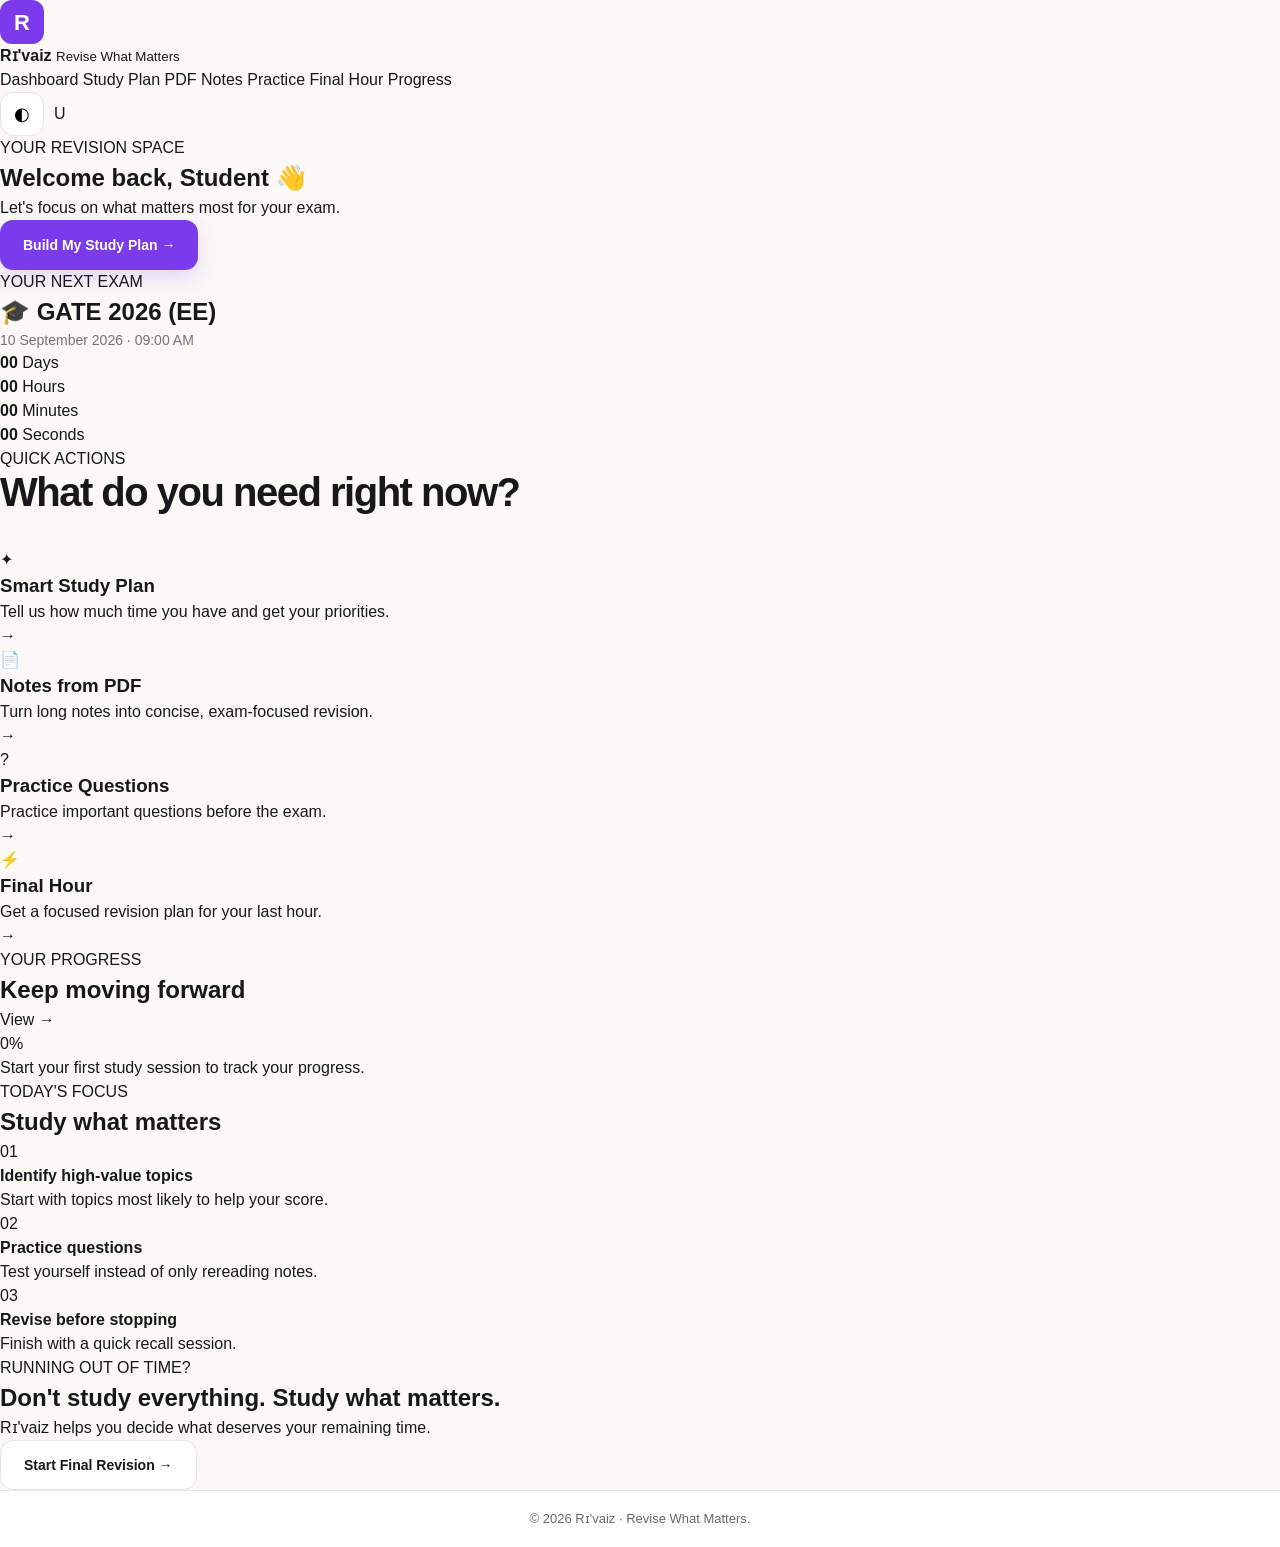
==== dashboard.html @ f65e6f9b "Create dashboard.html" ====
<!DOCTYPE html>
<html lang="en">
<head>
  <meta charset="UTF-8">
  <meta name="viewport" content="width=device-width, initial-scale=1.0">

  <title>Dashboard — Rɪ'vaiz</title>

  <link rel="stylesheet" href="style.css">
</head>

<body>

  <!-- =========================
       HEADER
  ========================== -->

  <header class="site-header">

    <div class="container nav-wrap">

      <a href="dashboard.html" class="brand">

        <span class="logo-box">R</span>

        <span>
          <strong>Rɪ'vaiz</strong>
          <small>Revise What Matters</small>
        </span>

      </a>


      <nav class="main-nav">

        <a href="dashboard.html" class="active">
          Dashboard
        </a>

        <a href="study-plan.html">
          Study Plan
        </a>

        <a href="pdf-notes.html">
          PDF Notes
        </a>

        <a href="practice.html">
          Practice
        </a>

        <a href="final-hour.html">
          Final Hour
        </a>

        <a href="progress.html">
          Progress
        </a>

      </nav>


      <div class="header-actions">

        <button
          class="theme-btn"
          onclick="toggleTheme()"
          aria-label="Toggle theme"
        >
          ◐
        </button>

        <a href="settings.html" class="user-circle">
          U
        </a>

      </div>

    </div>

  </header>



  <!-- =========================
       DASHBOARD
  ========================== -->

  <main class="dashboard-page">

    <div class="container">


      <!-- Welcome -->

      <section class="dashboard-welcome">

        <div>

          <p class="dashboard-eyebrow">
            YOUR REVISION SPACE
          </p>

          <h1>
            Welcome back, <span id="dashboard-name">Student</span> 👋
          </h1>

          <p>
            Let's focus on what matters most for your exam.
          </p>

        </div>


        <a
          href="study-plan.html"
          class="primary-btn"
        >
          Build My Study Plan →
        </a>

      </section>



      <!-- =========================
           EXAM COUNTDOWN
      ========================== -->

      <section class="dashboard-exam-card">

        <div class="exam-info">

          <span class="exam-label">
            YOUR NEXT EXAM
          </span>

          <h2>
            🎓 GATE 2026 (EE)
          </h2>

          <p>
            10 September 2026 · 09:00 AM
          </p>

        </div>


        <div class="dashboard-countdown">

          <div class="countdown-box">

            <strong id="days">
              00
            </strong>

            <span>
              Days
            </span>

          </div>


          <div class="countdown-box">

            <strong id="hours">
              00
            </strong>

            <span>
              Hours
            </span>

          </div>


          <div class="countdown-box">

            <strong id="minutes">
              00
            </strong>

            <span>
              Minutes
            </span>

          </div>


          <div class="countdown-box">

            <strong id="seconds">
              00
            </strong>

            <span>
              Seconds
            </span>

          </div>

        </div>

      </section>



      <!-- =========================
           QUICK ACTIONS
      ========================== -->

      <section class="dashboard-section">

        <div class="section-heading">

          <div>

            <p class="dashboard-eyebrow">
              QUICK ACTIONS
            </p>

            <h2>
              What do you need right now?
            </h2>

          </div>

        </div>


        <div class="dashboard-tools">


          <!-- Study Plan -->

          <a
            href="study-plan.html"
            class="dashboard-tool"
          >

            <div class="tool-icon purple">
              ✦
            </div>

            <div>

              <h3>
                Smart Study Plan
              </h3>

              <p>
                Tell us how much time you have and get your priorities.
              </p>

            </div>

            <span class="tool-arrow">
              →
            </span>

          </a>



          <!-- PDF Notes -->

          <a
            href="pdf-notes.html"
            class="dashboard-tool"
          >

            <div class="tool-icon coral">
              📄
            </div>

            <div>

              <h3>
                Notes from PDF
              </h3>

              <p>
                Turn long notes into concise, exam-focused revision.
              </p>

            </div>

            <span class="tool-arrow">
              →
            </span>

          </a>



          <!-- Practice -->

          <a
            href="practice.html"
            class="dashboard-tool"
          >

            <div class="tool-icon purple">
              ?
            </div>

            <div>

              <h3>
                Practice Questions
              </h3>

              <p>
                Practice important questions before the exam.
              </p>

            </div>

            <span class="tool-arrow">
              →
            </span>

          </a>



          <!-- Final Hour -->

          <a
            href="final-hour.html"
            class="dashboard-tool"
          >

            <div class="tool-icon coral">
              ⚡
            </div>

            <div>

              <h3>
                Final Hour
              </h3>

              <p>
                Get a focused revision plan for your last hour.
              </p>

            </div>

            <span class="tool-arrow">
              →
            </span>

          </a>

        </div>

      </section>



      <!-- =========================
           PROGRESS + PRIORITIES
      ========================== -->

      <section class="dashboard-grid">


        <!-- Progress -->

        <div class="dashboard-panel">

          <div class="panel-heading">

            <div>

              <span>
                YOUR PROGRESS
              </span>

              <h2>
                Keep moving forward
              </h2>

            </div>

            <a href="progress.html">
              View →
            </a>

          </div>


          <div class="progress-number">
            0%
          </div>

          <div class="progress-bar">

            <div
              class="progress-fill"
              style="width: 0%"
            ></div>

          </div>

          <p class="progress-text">
            Start your first study session to track your progress.
          </p>

        </div>



        <!-- Priorities -->

        <div class="dashboard-panel priority-panel">

          <div class="panel-heading">

            <div>

              <span>
                TODAY'S FOCUS
              </span>

              <h2>
                Study what matters
              </h2>

            </div>

          </div>


          <div class="priority-list">

            <div class="priority-item">

              <span class="priority-number">
                01
              </span>

              <div>

                <strong>
                  Identify high-value topics
                </strong>

                <p>
                  Start with topics most likely to help your score.
                </p>

              </div>

            </div>


            <div class="priority-item">

              <span class="priority-number">
                02
              </span>

              <div>

                <strong>
                  Practice questions
                </strong>

                <p>
                  Test yourself instead of only rereading notes.
                </p>

              </div>

            </div>


            <div class="priority-item">

              <span class="priority-number">
                03
              </span>

              <div>

                <strong>
                  Revise before stopping
                </strong>

                <p>
                  Finish with a quick recall session.
                </p>

              </div>

            </div>

          </div>

        </div>

      </section>



      <!-- =========================
           FINAL CTA
      ========================== -->

      <section class="dashboard-cta">

        <div>

          <span>
            RUNNING OUT OF TIME?
          </span>

          <h2>
            Don't study everything.
            Study what matters.
          </h2>

          <p>
            Rɪ'vaiz helps you decide what deserves your remaining time.
          </p>

        </div>


        <a
          href="final-hour.html"
          class="secondary-btn"
        >
          Start Final Revision →
        </a>

      </section>


    </div>

  </main>



  <!-- =========================
       FOOTER
  ========================== -->

  <footer class="simple-footer">

    <p>
      © 2026 Rɪ'vaiz · Revise What Matters.
    </p>

  </footer>



  <script src="script.js"></script>


  <script>

    // Show saved user's name

    const savedName =
      localStorage.getItem("rivaizUserName");

    if (savedName) {
      document.getElementById("dashboard-name").textContent =
        savedName;
    }

  </script>

</body>
</html>
---- style.css ----
/* =========================================================
   Rɪ'VAIZ — GLOBAL STYLES
   Revise What Matters
   ========================================================= */


/* =========================
   ROOT VARIABLES
   ========================= */

:root {
    --primary: #7C3AED;
    --primary-dark: #6528d4;
    --accent: #FF9B8A;

    --text: #18181B;
    --muted: #6B6675;

    --background: #FAF9F6;
    --white: #FFFFFF;

    --purple-light: #F0E9FF;
    --pink-light: #FFF0ED;

    --border: #E9E3F2;

    --shadow:
        0 12px 35px rgba(124, 58, 237, 0.08);

    --radius: 20px;
}


/* =========================
   RESET
   ========================= */

* {
    margin: 0;
    padding: 0;
    box-sizing: border-box;
}

html {
    scroll-behavior: smooth;
}

body {
    font-family:
        Inter,
        -apple-system,
        BlinkMacSystemFont,
        "Segoe UI",
        sans-serif;

    background: var(--background);
    color: var(--text);

    line-height: 1.5;
}

a {
    color: inherit;
    text-decoration: none;
}

button,
input {
    font: inherit;
}


/* =========================
   HEADER
   ========================= */

.header {
    width: 100%;
    height: 82px;

    display: flex;
    align-items: center;

    padding: 0 3.2%;

    background: rgba(255, 255, 255, 0.96);

    border-bottom: 1px solid var(--border);

    position: sticky;
    top: 0;
    z-index: 100;

    backdrop-filter: blur(12px);
}


/* LOGO */

.logo-area {
    flex-shrink: 0;
}

.logo {
    display: flex;
    align-items: center;
    gap: 12px;
}

.logo-box {
    width: 44px;
    height: 44px;

    display: flex;
    align-items: center;
    justify-content: center;

    border-radius: 12px;

    background: var(--primary);

    color: white;

    font-size: 22px;
    font-weight: 800;
}

.logo strong {
    display: block;

    color: var(--primary);

    font-size: 25px;
    line-height: 1;
    font-weight: 800;
}

.logo small {
    display: block;

    margin-top: 4px;

    color: #625b72;

    font-size: 10px;
    font-weight: 500;
}


/* NAVIGATION */

.navbar {
    display: flex;
    align-items: center;

    gap: 30px;

    margin-left: auto;
    margin-right: auto;
}

.navbar a {
    position: relative;

    padding: 29px 0;

    color: #302b38;

    font-size: 15px;
    font-weight: 600;

    transition: color 0.2s ease;
}

.navbar a:hover {
    color: var(--primary);
}

.navbar a.active {
    color: var(--primary);
}

.navbar a.active::after {
    content: "";

    position: absolute;

    bottom: 13px;
    left: 50%;

    width: 27px;
    height: 3px;

    transform: translateX(-50%);

    background: var(--primary);

    border-radius: 10px;
}


/* HEADER ACTIONS */

.header-actions {
    display: flex;
    align-items: center;
    gap: 10px;
}


/* SEARCH */

.search-box {
    width: 138px;
    height: 44px;

    display: flex;
    align-items: center;

    gap: 8px;

    padding: 0 14px;

    background: #F8F6FA;

    border: 1px solid var(--border);

    border-radius: 24px;
}

.search-box span {
    color: #70697C;

    font-size: 19px;
}

.search-box input {
    width: 100%;

    border: none;
    outline: none;

    background: transparent;

    color: var(--text);

    font-size: 14px;
}

.search-box input::placeholder {
    color: #8C8794;
}


/* THEME BUTTON */

.theme-btn {
    width: 44px;
    height: 44px;

    border: 1px solid var(--border);

    border-radius: 13px;

    background: white;

    cursor: pointer;

    font-size: 18px;

    transition: 0.2s;
}

.theme-btn:hover {
    background: var(--purple-light);
}


/* SIGN IN */

.signin-btn {
    height: 44px;

    display: flex;
    align-items: center;
    justify-content: center;

    padding: 0 20px;

    border: 1.5px solid var(--primary);

    border-radius: 13px;

    color: var(--primary);

    font-size: 14px;
    font-weight: 700;

    transition: 0.2s;
}

.signin-btn:hover {
    background: var(--purple-light);
}


/* SIGN UP */

.signup-btn {
    height: 44px;

    display: flex;
    align-items: center;
    justify-content: center;

    padding: 0 20px;

    border-radius: 13px;

    background: var(--primary);

    color: white;

    font-size: 14px;
    font-weight: 700;

    transition: 0.2s;
}

.signup-btn:hover {
    background: var(--primary-dark);

    transform: translateY(-1px);
}


/* =========================
   HERO
   ========================= */

.hero {
    width: 100%;
    max-width: 1450px;

    min-height: 500px;

    margin: 0 auto;

    padding: 42px 4% 38px;

    display: grid;

    grid-template-columns:
        minmax(400px, 1.1fr)
        minmax(520px, 1fr);

    gap: 38px;

    align-items: center;
}


/* HERO CONTENT */

.hero-content {
    max-width: 670px;
}

.eyebrow {
    display: inline-flex;

    padding: 7px 14px;

    margin-bottom: 16px;

    border-radius: 20px;

    background: var(--pink-light);

    color: var(--primary);

    font-size: 13px;
    font-weight: 700;
}

.hero h1 {
    font-size: clamp(46px, 5vw, 72px);

    line-height: 0.98;

    letter-spacing: -3px;

    font-weight: 800;

    margin-bottom: 22px;
}

.hero h1 span {
    color: var(--primary);
}

.hero-description {
    max-width: 600px;

    color: #655E6E;

    font-size: 17px;

    line-height: 1.65;

    margin-bottom: 27px;
}


/* HERO BUTTONS */

.hero-buttons {
    display: flex;
    gap: 12px;
}

.primary-btn,
.secondary-btn {
    min-height: 50px;

    display: inline-flex;
    align-items: center;
    justify-content: center;

    padding: 0 23px;

    border-radius: 13px;

    font-size: 14px;
    font-weight: 700;

    transition: 0.2s;
}

.primary-btn {
    background: var(--primary);

    color: white;

    box-shadow:
        0 8px 20px rgba(124, 58, 237, 0.18);
}

.primary-btn:hover {
    background: var(--primary-dark);

    transform: translateY(-2px);
}

.primary-btn span {
    margin-left: 10px;

    font-size: 18px;
}

.secondary-btn {
    background: white;

    border: 1px solid var(--border);

    color: var(--text);
}

.secondary-btn:hover {
    border-color: var(--primary);

    color: var(--primary);
}


/* =========================
   HERO RIGHT
   ========================= */

.hero-right {
    display: flex;

    justify-content: flex-end;

    align-items: center;
}


/* =========================
   COUNTDOWN CARD
   ========================= */

.countdown-card {
    width: 100%;

    max-width: 620px;

    padding: 30px 34px;

    background: white;

    border: 1px solid var(--border);

    border-radius: 25px;

    box-shadow: var(--shadow);
}


/* COUNTDOWN TITLE */

.countdown-title {
    text-align: center;

    color: var(--primary);

    font-size: 14px;

    font-weight: 800;

    letter-spacing: 1.5px;

    margin-bottom: 18px;
}


/* COUNTDOWN */

.countdown {
    display: grid;

    grid-template-columns:
        repeat(4, 1fr);

    text-align: center;

    gap: 8px;
}

.time-unit strong {
    display: block;

    color: #FF675A;

    font-size: clamp(34px, 4vw, 48px);

    line-height: 1;

    font-weight: 800;

    letter-spacing: -1px;
}

.time-unit span {
    display: block;

    margin-top: 8px;

    color: #77717D;

    font-size: 10px;

    font-weight: 600;
}


/* DIVIDER */

.exam-divider {
    height: 1px;

    background: #EEE9F1;

    margin: 26px 0 22px;
}


/* EXAM INFO */

.exam-info h3 {
    font-size: 19px;

    margin-bottom: 5px;
}

.exam-info p {
    color: #77717D;

    font-size: 14px;
}


/* PRESSURE BOX */

.pressure-box {
    margin-top: 21px;

    padding: 15px 17px;

    border-radius: 14px;

    background: var(--pink-light);

    color: var(--primary);

    font-size: 14px;

    line-height: 1.5;
}


/* =========================
   FEATURES SECTION
   ========================= */

.features-section {
    width: 100%;

    max-width: 1450px;

    margin: 0 auto;

    padding: 25px 4% 60px;
}

.feature-intro {
    margin-bottom: 22px;
}

.feature-intro h2 {
    font-size: 27px;

    letter-spacing: -0.8px;

    margin-bottom: 6px;
}

.feature-intro h2 span {
    color: var(--primary);
}

.feature-intro p {
    color: var(--muted);

    font-size: 14px;
}


/* FEATURE GRID */

.feature-grid {
    display: grid;

    grid-template-columns:
        repeat(4, 1fr);

    gap: 16px;
}


/* FEATURE CARD */

.feature-card {
    min-height: 205px;

    padding: 22px;

    background: white;

    border: 1px solid var(--border);

    border-radius: 18px;

    box-shadow:
        0 5px 20px rgba(20, 10, 40, 0.035);

    transition:
        transform 0.2s ease,
        box-shadow 0.2s ease,
        border-color 0.2s ease;
}

.feature-card:hover {
    transform: translateY(-4px);

    border-color: #D9CCF4;

    box-shadow:
        0 15px 30px rgba(124, 58, 237, 0.08);
}


/* ICON */

.feature-icon {
    width: 43px;
    height: 43px;

    display: flex;
    align-items: center;
    justify-content: center;

    border-radius: 12px;

    margin-bottom: 17px;

    font-size: 21px;

    font-weight: 800;
}

.feature-icon.purple {
    background: var(--purple-light);

    color: var(--primary);
}

.feature-icon.pink {
    background: var(--pink-light);

    color: #E84878;
}


/* FEATURE TEXT */

.feature-card h3 {
    font-size: 16px;

    margin-bottom: 7px;
}

.feature-card p {
    color: var(--muted);

    font-size: 13px;

    line-height: 1.55;

    margin-bottom: 14px;
}

.feature-link {
    color: var(--primary);

    font-size: 13px;

    font-weight: 700;
}


/* =========================
   HOW IT WORKS
   ========================= */

.how-section {
    max-width: 1450px;

    margin: 0 auto;

    padding: 65px 4%;

    border-top: 1px solid var(--border);
}

.section-heading {
    margin-bottom: 35px;
}

.section-heading h2 {
    font-size: 40px;

    line-height: 1.05;

    letter-spacing: -1.5px;
}

.section-heading h2 span {
    color: var(--primary);
}


/* STEPS */

.steps {
    display: grid;

    grid-template-columns:
        repeat(3, 1fr);

    gap: 20px;
}

.step {
    padding: 25px;

    background: white;

    border: 1px solid var(--border);

    border-radius: 18px;
}

.step-number {
    color: var(--primary);

    font-size: 14px;

    font-weight: 800;

    margin-bottom: 17px;
}

.step h3 {
    font-size: 18px;

    margin-bottom: 7px;
}

.step p {
    color: var(--muted);

    font-size: 14px;
}


/* =========================
   CTA
   ========================= */

.cta-section {
    max-width: 1380px;

    margin: 20px auto 70px;

    padding: 40px 45px;

    display: flex;

    align-items: center;

    justify-content: space-between;

    gap: 30px;

    background: var(--purple-light);

    border: 1px solid #E2D6FA;

    border-radius: 24px;
}

.cta-section .eyebrow {
    margin-bottom: 10px;
}

.cta-section h2 {
    font-size: 34px;

    line-height: 1.05;

    letter-spacing: -1px;
}

.cta-section h2 span {
    color: var(--primary);
}

.cta-section p {
    margin-top: 10px;

    color: var(--muted);

    font-size: 14px;
}


/* =========================
   FOOTER
   ========================= */

.footer {
    padding: 40px 5%;

    background: white;

    border-top: 1px solid var(--border);

    display: grid;

    grid-template-columns:
        1fr 2fr 1fr;

    align-items: center;

    gap: 30px;
}

.footer-logo strong {
    color: var(--primary);

    font-size: 22px;
}

.footer-logo p {
    color: var(--muted);

    font-size: 12px;
}

.footer-links {
    display: flex;

    justify-content: center;

    flex-wrap: wrap;

    gap: 22px;
}

.footer-links a {
    color: #625B6C;

    font-size: 13px;

    font-weight: 600;
}

.footer-links a:hover {
    color: var(--primary);
}

.footer-copy {
    text-align: right;

    color: #88818E;

    font-size: 11px;
}


/* =========================
   DARK MODE
   ========================= */

body.dark-mode {
    --background: #111014;
    --white: #18161C;

    --text: #F8F7FA;
    --muted: #B7B1BF;

    --border: #302B36;

    --purple-light: #241B35;
    --pink-light: #321F24;

    background: var(--background);

    color: var(--text);
}

body.dark-mode .header,
body.dark-mode .countdown-card,
body.dark-mode .feature-card,
body.dark-mode .step,
body.dark-mode .secondary-btn,
body.dark-mode .theme-btn,
body.dark-mode .footer {
    background: #18161C;
}

body.dark-mode .navbar a,
body.dark-mode .exam-info p,
body.dark-mode .hero-description,
body.dark-mode .feature-card p,
body.dark-mode .step p,
body.dark-mode .feature-intro p {
    color: var(--muted);
}

body.dark-mode .search-box {
    background: #211E25;
}

body.dark-mode .search-box input {
    color: white;
}

body.dark-mode .pressure-box {
    background: var(--pink-light);
}


/* =========================
   RESPONSIVE
   ========================= */

@media (max-width: 1150px) {

    .navbar {
        gap: 18px;
    }

    .navbar a {
        font-size: 14px;
    }

    .search-box {
        width: 110px;
    }

    .hero {
        grid-template-columns: 1fr;

        padding-top: 35px;
    }

    .hero-content {
        max-width: 800px;
    }

    .hero-right {
        justify-content: flex-start;
    }

    .countdown-card {
        max-width: 800px;
    }

    .feature-grid {
        grid-template-columns:
            repeat(2, 1fr);
    }

    .footer {
        grid-template-columns: 1fr;

        text-align: center;
    }

    .footer-copy {
        text-align: center;
    }
}


/* TABLET */

@media (max-width: 850px) {

    .header {
        height: auto;

        min-height: 75px;

        flex-wrap: wrap;

        padding: 12px 20px;
    }

    .navbar {
        order: 3;

        width: 100%;

        overflow-x: auto;

        justify-content: flex-start;

        margin: 8px 0 0;

        gap: 24px;
    }

    .navbar a {
        padding: 10px 0;

        white-space: nowrap;
    }

    .navbar a.active::after {
        bottom: 0;
    }

    .header-actions {
        margin-left: auto;
    }

    .search-box {
        display: none;
    }

    .hero {
        padding-left: 20px;
        padding-right: 20px;
    }

    .features-section,
    .how-section {
        padding-left: 20px;
        padding-right: 20px;
    }

    .cta-section {
        margin-left: 20px;
        margin-right: 20px;
    }
}


/* MOBILE */

@media (max-width: 600px) {

    .logo strong {
        font-size: 20px;
    }

    .logo-box {
        width: 39px;
        height: 39px;
    }

    .logo small {
        display: none;
    }

    .signin-btn,
    .signup-btn {
        padding: 0 13px;

        font-size: 12px;
    }

    .theme-btn {
        width: 38px;
        height: 38px;
    }

    .hero {
        padding-top: 30px;

        gap: 28px;
    }

    .hero h1 {
        font-size: 46px;

        letter-spacing: -2px;
    }

    .hero-description {
        font-size: 15px;
    }

    .hero-buttons {
        flex-direction: column;

        align-items: stretch;
    }

    .primary-btn,
    .secondary-btn {
        width: 100%;
    }

    .countdown-card {
        padding: 25px 18px;
    }

    .time-unit strong {
        font-size: 30px;
    }

    .time-unit span {
        font-size: 8px;
    }

    .feature-grid {
        grid-template-columns: 1fr;
    }

    .steps {
        grid-template-columns: 1fr;
    }

    .section-heading h2 {
        font-size: 32px;
    }

    .cta-section {
        flex-direction: column;

        align-items: flex-start;

        padding: 30px 25px;
    }

    .cta-section h2 {
        font-size: 29px;
    }

    .cta-section .primary-btn {
        width: auto;
    }

}
/* =========================
   AUTH PAGES
========================= */

.auth-page {
  min-height: calc(100vh - 145px);
  display: flex;
  align-items: center;
  justify-content: center;
  padding: 50px 20px;
  background: var(--background);
}

.auth-card {
  width: 100%;
  max-width: 440px;
  background: var(--white);
  border: 1px solid var(--border);
  border-radius: 24px;
  padding: 42px;
  box-shadow: var(--shadow);
}

.auth-heading {
  text-align: center;
  margin-bottom: 30px;
}

.auth-icon {
  display: inline-flex;
  width: 46px;
  height: 46px;
  align-items: center;
  justify-content: center;
  border-radius: 14px;
  background: var(--purple-light);
  color: var(--primary);
  font-size: 22px;
  margin-bottom: 16px;
}

.auth-heading h1 {
  margin: 0 0 8px;
  font-size: 30px;
  color: var(--text);
}

.auth-heading p {
  margin: 0;
  color: var(--muted);
  font-size: 14px;
  line-height: 1.6;
}

.auth-form {
  display: flex;
  flex-direction: column;
  gap: 20px;
}

.form-group {
  display: flex;
  flex-direction: column;
  gap: 8px;
}

.form-group label {
  font-size: 14px;
  font-weight: 600;
  color: var(--text);
}

.form-group input {
  width: 100%;
  box-sizing: border-box;
  padding: 13px 14px;
  border: 1px solid var(--border);
  border-radius: 12px;
  background: #fff;
  color: var(--text);
  font-size: 14px;
  outline: none;
  transition: 0.2s ease;
}

.form-group input:focus {
  border-color: var(--primary);
  box-shadow: 0 0 0 3px rgba(124, 58, 237, 0.10);
}

.label-row {
  display: flex;
  align-items: center;
  justify-content: space-between;
}

.label-row a,
.auth-switch a {
  color: var(--primary);
  text-decoration: none;
  font-weight: 600;
}

.label-row a:hover,
.auth-switch a:hover {
  text-decoration: underline;
}

.remember-row {
  display: flex;
  align-items: center;
  gap: 8px;
  font-size: 14px;
  color: var(--muted);
}

.remember-row input {
  accent-color: var(--primary);
}

.auth-submit {
  border: none;
  border-radius: 12px;
  padding: 14px 18px;
  background: var(--primary);
  color: white;
  font-size: 15px;
  font-weight: 700;
  cursor: pointer;
  transition: 0.2s ease;
}

.auth-submit:hover {
  background: var(--primary-dark);
  transform: translateY(-1px);
}

.auth-divider {
  display: flex;
  align-items: center;
  gap: 12px;
  margin: 26px 0;
  color: var(--muted);
  font-size: 13px;
}

.auth-divider::before,
.auth-divider::after {
  content: "";
  flex: 1;
  height: 1px;
  background: var(--border);
}

.auth-switch {
  text-align: center;
  margin: 0;
  color: var(--muted);
  font-size: 14px;
}

.back-home {
  color: var(--muted);
  text-decoration: none;
  font-size: 14px;
  font-weight: 600;
}

.back-home:hover {
  color: var(--primary);
}

.simple-footer {
  text-align: center;
  padding: 18px 20px;
  border-top: 1px solid var(--border);
  background: var(--white);
  color: var(--muted);
  font-size: 13px;
}


/* Mobile */
@media (max-width: 600px) {

  .auth-page {
    padding: 30px 16px;
  }

  .auth-card {
    padding: 30px 22px;
    border-radius: 20px;
  }

  .auth-heading h1 {
    font-size: 26px;
  }

  .back-home {
    display: none;
  }
}
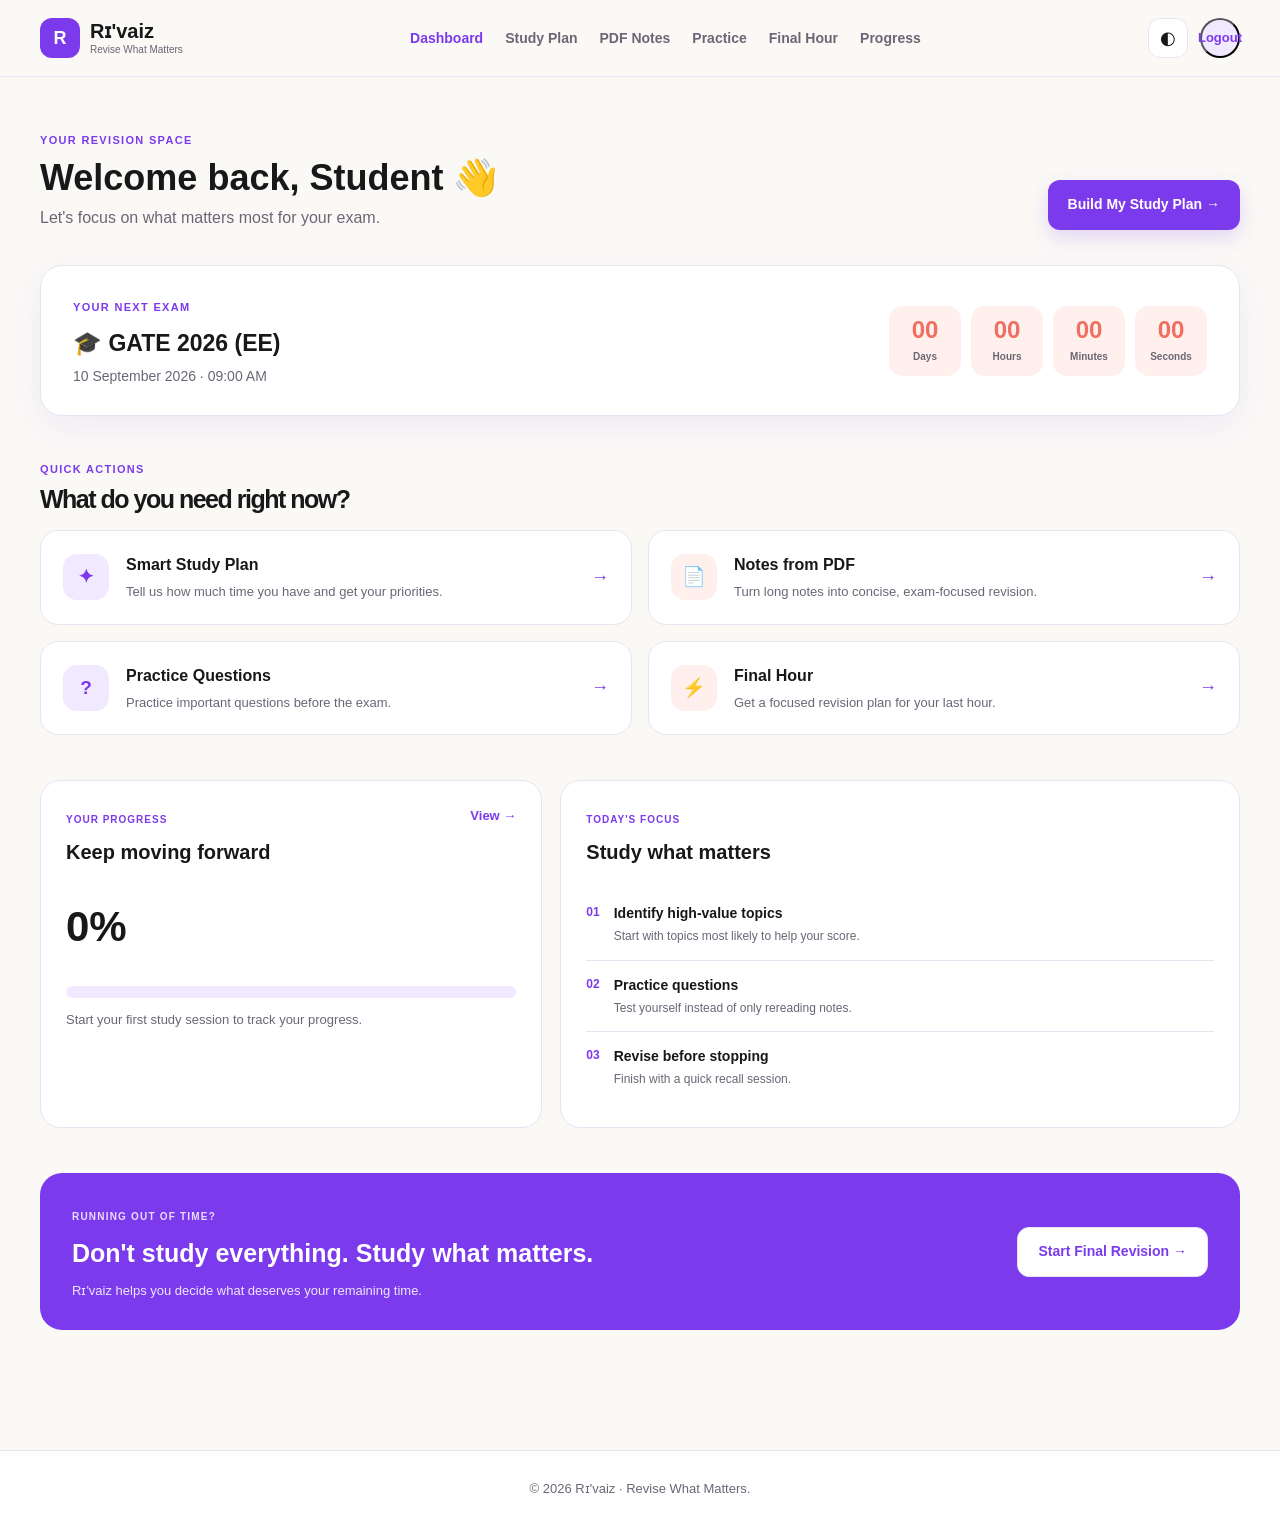
==== commit b5736c61: "Update dashboard.html" ====
--- a/dashboard.html
+++ b/dashboard.html
@@ -70,9 +70,7 @@
           ◐
         </button>
 
-        <a href="settings.html" class="user-circle">
-          U
-        </a>
+      <button class="user-circle" onclick="logoutUser()" aria-label="Log out">Logout</button>
 
       </div>
 
--- a/style.css
+++ b/style.css
@@ -1408,3 +1408,3149 @@
     display: none;
   }
 }
+/* =========================
+   DASHBOARD
+========================= */
+
+.dashboard-page {
+  padding: 55px 0 70px;
+  background: var(--background);
+}
+
+.dashboard-welcome {
+  display: flex;
+  align-items: flex-end;
+  justify-content: space-between;
+  gap: 30px;
+  margin-bottom: 35px;
+}
+
+.dashboard-eyebrow {
+  margin: 0 0 8px;
+  color: var(--primary);
+  font-size: 11px;
+  font-weight: 800;
+  letter-spacing: 0.12em;
+}
+
+.dashboard-welcome h1 {
+  margin: 0 0 8px;
+  color: var(--text);
+  font-size: 36px;
+  line-height: 1.15;
+}
+
+.dashboard-welcome p:last-child {
+  margin: 0;
+  color: var(--muted);
+}
+
+.primary-btn,
+.secondary-btn {
+  display: inline-flex;
+  align-items: center;
+  justify-content: center;
+  padding: 13px 20px;
+  border-radius: 12px;
+  text-decoration: none;
+  font-size: 14px;
+  font-weight: 700;
+  transition: 0.2s ease;
+}
+
+.primary-btn {
+  background: var(--primary);
+  color: #fff;
+}
+
+.primary-btn:hover {
+  background: var(--primary-dark);
+  transform: translateY(-1px);
+}
+
+.secondary-btn {
+  background: #fff;
+  color: var(--primary);
+}
+
+.secondary-btn:hover {
+  transform: translateY(-1px);
+}
+
+
+/* Exam Card */
+
+.dashboard-exam-card {
+  display: flex;
+  align-items: center;
+  justify-content: space-between;
+  gap: 30px;
+  padding: 28px 32px;
+  margin-bottom: 45px;
+  border-radius: 22px;
+  background: var(--white);
+  border: 1px solid var(--border);
+  box-shadow: var(--shadow);
+}
+
+.exam-label {
+  color: var(--primary);
+  font-size: 11px;
+  font-weight: 800;
+  letter-spacing: 0.12em;
+}
+
+.exam-info h2 {
+  margin: 8px 0 6px;
+  color: var(--text);
+  font-size: 23px;
+}
+
+.exam-info p {
+  margin: 0;
+  color: var(--muted);
+  font-size: 14px;
+}
+
+.dashboard-countdown {
+  display: flex;
+  gap: 10px;
+}
+
+.countdown-box {
+  min-width: 72px;
+  padding: 12px 10px;
+  text-align: center;
+  border-radius: 14px;
+  background: var(--pink-light);
+}
+
+.countdown-box strong {
+  display: block;
+  color: #ef6f61;
+  font-size: 24px;
+  line-height: 1;
+}
+
+.countdown-box span {
+  display: block;
+  margin-top: 7px;
+  color: var(--muted);
+  font-size: 10px;
+  font-weight: 700;
+}
+
+
+/* Sections */
+
+.dashboard-section {
+  margin-bottom: 45px;
+}
+
+.section-heading {
+  margin-bottom: 18px;
+}
+
+.section-heading h2 {
+  margin: 0;
+  color: var(--text);
+  font-size: 25px;
+}
+
+
+/* Tool Cards */
+
+.dashboard-tools {
+  display: grid;
+  grid-template-columns: repeat(2, 1fr);
+  gap: 16px;
+}
+
+.dashboard-tool {
+  position: relative;
+  display: flex;
+  align-items: center;
+  gap: 17px;
+  padding: 22px;
+  background: var(--white);
+  border: 1px solid var(--border);
+  border-radius: 18px;
+  text-decoration: none;
+  transition: 0.2s ease;
+}
+
+.dashboard-tool:hover {
+  transform: translateY(-3px);
+  border-color: var(--primary);
+  box-shadow: var(--shadow);
+}
+
+.tool-icon {
+  flex: 0 0 auto;
+  width: 46px;
+  height: 46px;
+  display: flex;
+  align-items: center;
+  justify-content: center;
+  border-radius: 14px;
+  font-size: 19px;
+  font-weight: 800;
+}
+
+.tool-icon.purple {
+  background: var(--purple-light);
+  color: var(--primary);
+}
+
+.tool-icon.coral {
+  background: var(--pink-light);
+  color: #ef6f61;
+}
+
+.dashboard-tool h3 {
+  margin: 0 0 5px;
+  color: var(--text);
+  font-size: 16px;
+}
+
+.dashboard-tool p {
+  margin: 0;
+  max-width: 330px;
+  color: var(--muted);
+  font-size: 13px;
+  line-height: 1.5;
+}
+
+.tool-arrow {
+  margin-left: auto;
+  color: var(--primary);
+  font-size: 18px;
+}
+
+
+/* Progress + Priority */
+
+.dashboard-grid {
+  display: grid;
+  grid-template-columns: 0.85fr 1.15fr;
+  gap: 18px;
+  margin-bottom: 45px;
+}
+
+.dashboard-panel {
+  padding: 25px;
+  background: var(--white);
+  border: 1px solid var(--border);
+  border-radius: 20px;
+}
+
+.panel-heading {
+  display: flex;
+  align-items: flex-start;
+  justify-content: space-between;
+  gap: 15px;
+}
+
+.panel-heading span {
+  color: var(--primary);
+  font-size: 10px;
+  font-weight: 800;
+  letter-spacing: 0.1em;
+}
+
+.panel-heading h2 {
+  margin: 7px 0 0;
+  color: var(--text);
+  font-size: 20px;
+}
+
+.panel-heading a {
+  color: var(--primary);
+  text-decoration: none;
+  font-size: 13px;
+  font-weight: 700;
+}
+
+.progress-number {
+  margin: 28px 0 10px;
+  color: var(--text);
+  font-size: 42px;
+  font-weight: 800;
+}
+
+.progress-bar {
+  height: 9px;
+  overflow: hidden;
+  border-radius: 20px;
+  background: var(--purple-light);
+}
+
+.progress-fill {
+  height: 100%;
+  border-radius: inherit;
+  background: var(--primary);
+}
+
+.progress-text {
+  margin: 12px 0 0;
+  color: var(--muted);
+  font-size: 13px;
+  line-height: 1.5;
+}
+
+
+/* Priority List */
+
+.priority-list {
+  margin-top: 22px;
+}
+
+.priority-item {
+  display: flex;
+  gap: 14px;
+  padding: 14px 0;
+  border-bottom: 1px solid var(--border);
+}
+
+.priority-item:last-child {
+  border-bottom: none;
+}
+
+.priority-number {
+  color: var(--primary);
+  font-size: 12px;
+  font-weight: 800;
+}
+
+.priority-item strong {
+  display: block;
+  color: var(--text);
+  font-size: 14px;
+}
+
+.priority-item p {
+  margin: 4px 0 0;
+  color: var(--muted);
+  font-size: 12px;
+  line-height: 1.45;
+}
+
+
+/* Dashboard CTA */
+
+.dashboard-cta {
+  display: flex;
+  align-items: center;
+  justify-content: space-between;
+  gap: 30px;
+  padding: 30px 32px;
+  border-radius: 22px;
+  background: var(--primary);
+}
+
+.dashboard-cta > div {
+  max-width: 650px;
+}
+
+.dashboard-cta span {
+  color: #e9ddff;
+  font-size: 10px;
+  font-weight: 800;
+  letter-spacing: 0.12em;
+}
+
+.dashboard-cta h2 {
+  margin: 8px 0;
+  color: #fff;
+  font-size: 25px;
+}
+
+.dashboard-cta p {
+  margin: 0;
+  color: #eee8ff;
+  font-size: 13px;
+}
+
+
+/* Mobile */
+
+@media (max-width: 900px) {
+
+  .main-nav {
+    display: none;
+  }
+
+  .dashboard-exam-card {
+    flex-direction: column;
+    align-items: flex-start;
+  }
+
+  .dashboard-grid {
+    grid-template-columns: 1fr;
+  }
+
+}
+
+@media (max-width: 650px) {
+
+  .dashboard-page {
+    padding: 35px 0 50px;
+  }
+
+  .dashboard-welcome {
+    flex-direction: column;
+    align-items: flex-start;
+  }
+
+  .dashboard-welcome h1 {
+    font-size: 29px;
+  }
+
+  .dashboard-tools {
+    grid-template-columns: 1fr;
+  }
+
+  .dashboard-countdown {
+    width: 100%;
+    display: grid;
+    grid-template-columns: repeat(4, 1fr);
+  }
+
+  .countdown-box {
+    min-width: 0;
+  }
+
+  .dashboard-cta {
+    flex-direction: column;
+    align-items: flex-start;
+  }
+
+}
+
+@media (max-width: 420px) {
+
+  .dashboard-countdown {
+    gap: 6px;
+  }
+
+  .countdown-box {
+    padding: 10px 5px;
+  }
+
+  .countdown-box strong {
+    font-size: 20px;
+  }
+
+  .countdown-box span {
+    font-size: 8px;
+  }
+
+}
+
+/* =========================
+   GLOBAL CONTAINER FIX
+========================= */
+
+.container {
+  width: min(1200px, calc(100% - 40px));
+  margin-left: auto;
+  margin-right: auto;
+}
+
+
+/* =========================
+   HEADER FIX
+========================= */
+
+.site-header {
+  width: 100%;
+  background: var(--white);
+  border-bottom: 1px solid var(--border);
+  position: sticky;
+  top: 0;
+  z-index: 100;
+}
+
+.nav-wrap {
+  min-height: 76px;
+  display: flex;
+  align-items: center;
+  justify-content: space-between;
+  gap: 25px;
+}
+
+
+/* Logo */
+
+.brand {
+  display: flex;
+  align-items: center;
+  gap: 10px;
+  color: var(--text);
+  text-decoration: none;
+  flex-shrink: 0;
+}
+
+.brand > span:last-child {
+  display: flex;
+  flex-direction: column;
+}
+
+.brand strong {
+  font-size: 18px;
+  line-height: 1;
+}
+
+.brand small {
+  margin-top: 4px;
+  color: var(--muted);
+  font-size: 9px;
+  line-height: 1;
+}
+
+
+/* Navigation */
+
+.main-nav {
+  display: flex;
+  align-items: center;
+  gap: 22px;
+}
+
+.main-nav a {
+  color: var(--muted);
+  text-decoration: none;
+  font-size: 13px;
+  font-weight: 600;
+  white-space: nowrap;
+}
+
+.main-nav a:hover,
+.main-nav a.active {
+  color: var(--primary);
+}
+
+
+/* Header Actions */
+
+.header-actions {
+  display: flex;
+  align-items: center;
+  gap: 10px;
+}
+
+.theme-btn {
+  width: 40px;
+  height: 40px;
+  border: 1px solid var(--border);
+  border-radius: 11px;
+  background: var(--white);
+  color: var(--text);
+  cursor: pointer;
+  font-size: 17px;
+}
+
+.theme-btn:hover {
+  border-color: var(--primary);
+}
+
+.user-circle {
+  width: 40px;
+  height: 40px;
+  display: flex;
+  align-items: center;
+  justify-content: center;
+  border-radius: 50%;
+  background: var(--purple-light);
+  color: var(--primary);
+  text-decoration: none;
+  font-size: 13px;
+  font-weight: 800;
+}
+
+
+/* Mobile Header */
+
+@media (max-width: 900px) {
+
+  .container {
+    width: min(100% - 30px, 700px);
+  }
+
+  .nav-wrap {
+    min-height: 68px;
+  }
+
+}
+
+@media (max-width: 600px) {
+
+  .container {
+    width: min(100% - 24px, 500px);
+  }
+
+}
+/* =========================
+   FINAL DASHBOARD LAYOUT FIX
+========================= */
+
+body {
+  margin: 0;
+  min-width: 0;
+}
+
+.dashboard-page {
+  width: 100%;
+  box-sizing: border-box;
+}
+
+.dashboard-page > .container {
+  width: 1200px !important;
+  max-width: calc(100% - 48px) !important;
+  margin: 0 auto !important;
+  box-sizing: border-box;
+}
+
+
+/* Header */
+
+.site-header {
+  width: 100%;
+}
+
+.site-header .container {
+  width: 1200px !important;
+  max-width: calc(100% - 48px) !important;
+  margin: 0 auto !important;
+  box-sizing: border-box;
+}
+
+.nav-wrap {
+  min-height: 72px;
+  display: flex !important;
+  align-items: center;
+  justify-content: space-between;
+}
+
+
+/* Navigation */
+
+.main-nav {
+  display: flex !important;
+  align-items: center;
+  gap: 20px;
+  flex: 1;
+  justify-content: center;
+}
+
+.main-nav a {
+  display: inline-block;
+  color: var(--muted);
+  text-decoration: none;
+  font-size: 13px;
+  font-weight: 600;
+  white-space: nowrap;
+}
+
+.main-nav a:hover,
+.main-nav a.active {
+  color: var(--primary);
+}
+
+
+/* Dashboard Welcome */
+
+.dashboard-welcome {
+  width: 100%;
+  box-sizing: border-box;
+}
+
+
+/* Exam */
+
+.dashboard-exam-card {
+  width: 100%;
+  box-sizing: border-box;
+}
+
+
+/* Quick Actions */
+
+.dashboard-tools {
+  width: 100%;
+  box-sizing: border-box;
+}
+
+
+/* Panels */
+
+.dashboard-grid {
+  width: 100%;
+  box-sizing: border-box;
+}
+
+
+/* Mobile */
+
+@media (max-width: 900px) {
+
+  .dashboard-page > .container,
+  .site-header .container {
+    width: calc(100% - 32px) !important;
+    max-width: none !important;
+  }
+
+  .main-nav {
+    display: none !important;
+  }
+
+}
+
+@media (max-width: 600px) {
+
+  .dashboard-page > .container,
+  .site-header .container {
+    width: calc(100% - 24px) !important;
+  }
+
+}
+/* =========================
+   STUDY PLAN PAGE
+========================= */
+
+.study-plan-page {
+  padding: 55px 0 75px;
+  background: var(--background);
+}
+
+.study-plan-page .container {
+  width: 1200px;
+  max-width: calc(100% - 48px);
+  margin: 0 auto;
+}
+
+.page-intro {
+  max-width: 720px;
+  margin-bottom: 35px;
+}
+
+.page-intro h1 {
+  margin: 0 0 12px;
+  color: var(--text);
+  font-size: 38px;
+  line-height: 1.15;
+}
+
+.page-intro p:last-child {
+  margin: 0;
+  color: var(--muted);
+  font-size: 15px;
+  line-height: 1.7;
+}
+
+.planner-layout {
+  display: grid;
+  grid-template-columns: 0.9fr 1.1fr;
+  gap: 22px;
+}
+
+.planner-card,
+.planner-result {
+  background: var(--white);
+  border: 1px solid var(--border);
+  border-radius: 22px;
+  padding: 30px;
+  box-sizing: border-box;
+}
+
+.planner-card h2,
+.planner-result h2 {
+  margin: 0 0 8px;
+  color: var(--text);
+  font-size: 23px;
+}
+
+.planner-description {
+  margin: 0 0 28px;
+  color: var(--muted);
+  font-size: 13px;
+  line-height: 1.6;
+}
+
+.planner-field {
+  margin-bottom: 23px;
+}
+
+.planner-field > label {
+  display: block;
+  margin-bottom: 9px;
+  color: var(--text);
+  font-size: 13px;
+  font-weight: 700;
+}
+
+.planner-field input[type="text"],
+.planner-field select {
+  width: 100%;
+  box-sizing: border-box;
+  padding: 13px 14px;
+  border: 1px solid var(--border);
+  border-radius: 12px;
+  background: var(--white);
+  color: var(--text);
+  font-size: 14px;
+}
+
+.level-options {
+  display: flex;
+  flex-direction: column;
+  gap: 9px;
+}
+
+.level-option {
+  display: flex;
+  align-items: center;
+  gap: 11px;
+  padding: 13px;
+  border: 1px solid var(--border);
+  border-radius: 12px;
+  cursor: pointer;
+}
+
+.level-option input {
+  accent-color: var(--primary);
+}
+
+.level-option span {
+  display: flex;
+  flex-direction: column;
+  gap: 3px;
+}
+
+.level-option strong {
+  color: var(--text);
+  font-size: 13px;
+}
+
+.level-option small {
+  color: var(--muted);
+  font-size: 11px;
+}
+
+.planner-button {
+  width: 100%;
+  padding: 14px 18px;
+  border: none;
+  border-radius: 12px;
+  background: var(--primary);
+  color: #fff;
+  font-size: 14px;
+  font-weight: 700;
+  cursor: pointer;
+}
+
+.planner-button:hover {
+  background: var(--primary-dark);
+}
+
+.planner-result {
+  display: flex;
+  align-items: center;
+  justify-content: center;
+  min-height: 500px;
+}
+
+.result-empty {
+  max-width: 360px;
+  text-align: center;
+}
+
+.result-icon {
+  width: 55px;
+  height: 55px;
+  display: flex;
+  align-items: center;
+  justify-content: center;
+  margin: 0 auto 18px;
+  border-radius: 16px;
+  background: var(--purple-light);
+  color: var(--primary);
+  font-size: 23px;
+}
+
+.result-empty h2 {
+  font-size: 22px;
+}
+
+.result-empty p {
+  color: var(--muted);
+  font-size: 13px;
+  line-height: 1.6;
+}
+
+.result-content {
+  width: 100%;
+}
+
+.result-label {
+  color: var(--primary);
+  font-size: 10px;
+  font-weight: 800;
+  letter-spacing: 0.12em;
+}
+
+#plan-summary {
+  margin-bottom: 24px;
+  color: var(--muted);
+  font-size: 13px;
+  line-height: 1.6;
+}
+
+.plan-list {
+  border-top: 1px solid var(--border);
+}
+
+.plan-item {
+  display: flex;
+  gap: 15px;
+  padding: 17px 0;
+  border-bottom: 1px solid var(--border);
+}
+
+.plan-item > span {
+  color: var(--primary);
+  font-size: 11px;
+  font-weight: 800;
+}
+
+.plan-item strong {
+  display: block;
+  margin-bottom: 4px;
+  color: var(--text);
+  font-size: 14px;
+}
+
+.plan-item p {
+  margin: 0;
+  color: var(--muted);
+  font-size: 12px;
+  line-height: 1.5;
+}
+
+.skip-item strong {
+  color: #d96d60;
+}
+
+.planner-next {
+  display: inline-flex;
+  margin-top: 22px;
+  color: var(--primary);
+  text-decoration: none;
+  font-size: 13px;
+  font-weight: 700;
+}
+
+
+/* Responsive */
+
+@media (max-width: 850px) {
+
+  .planner-layout {
+    grid-template-columns: 1fr;
+  }
+
+}
+
+@media (max-width: 600px) {
+
+  .study-plan-page {
+    padding: 35px 0 55px;
+  }
+
+  .study-plan-page .container {
+    width: calc(100% - 24px);
+    max-width: none;
+  }
+
+  .page-intro h1 {
+    font-size: 30px;
+  }
+
+  .planner-card,
+  .planner-result {
+    padding: 23px;
+  }
+
+}
+/* =========================
+   STUDY PLAN - FINAL FIX
+========================= */
+
+.study-plan-page {
+  width: 100%;
+  box-sizing: border-box;
+  padding: 55px 0 75px;
+}
+
+.study-plan-page > .container {
+  width: 1200px !important;
+  max-width: calc(100% - 48px) !important;
+  margin: 0 auto !important;
+}
+
+.planner-layout {
+  display: grid !important;
+  grid-template-columns: minmax(0, 0.9fr) minmax(0, 1.1fr) !important;
+  gap: 24px !important;
+  width: 100% !important;
+  align-items: stretch !important;
+}
+
+.planner-card,
+.planner-result {
+  display: block !important;
+  width: 100% !important;
+  min-width: 0 !important;
+  box-sizing: border-box !important;
+  padding: 30px !important;
+  border-radius: 22px !important;
+  border: 1px solid var(--border) !important;
+  background: var(--white) !important;
+  box-shadow: var(--shadow) !important;
+}
+
+.planner-card h2,
+.planner-result h2 {
+  margin-top: 0 !important;
+}
+
+.planner-field input[type="text"],
+.planner-field select {
+  display: block !important;
+  width: 100% !important;
+  box-sizing: border-box !important;
+}
+
+.level-options {
+  display: flex !important;
+  flex-direction: column !important;
+  gap: 10px !important;
+}
+
+.level-option {
+  display: flex !important;
+  align-items: center !important;
+  width: 100% !important;
+  box-sizing: border-box !important;
+}
+
+.planner-button {
+  display: block !important;
+  width: 100% !important;
+}
+
+.planner-result {
+  min-height: 500px !important;
+  display: flex !important;
+  align-items: center !important;
+  justify-content: center !important;
+}
+
+.result-empty {
+  width: 100%;
+  max-width: 380px;
+  text-align: center;
+}
+
+@media (max-width: 850px) {
+
+  .planner-layout {
+    grid-template-columns: 1fr !important;
+  }
+
+}
+
+@media (max-width: 600px) {
+
+  .study-plan-page > .container {
+    width: calc(100% - 24px) !important;
+    max-width: none !important;
+  }
+
+  .planner-card,
+  .planner-result {
+    padding: 22px !important;
+  }
+
+}
+/* =========================
+   PDF NOTES PAGE
+========================= */
+
+.pdf-notes-page {
+  padding: 55px 0 75px;
+  background: var(--background);
+}
+
+.pdf-notes-page > .container {
+  width: 1200px;
+  max-width: calc(100% - 48px);
+  margin: 0 auto;
+}
+
+.pdf-upload-card {
+  padding: 55px 30px;
+  text-align: center;
+  background: var(--white);
+  border: 2px dashed var(--border);
+  border-radius: 22px;
+  transition: 0.2s ease;
+}
+
+.pdf-upload-card:hover {
+  border-color: var(--primary);
+}
+
+.upload-icon {
+  width: 65px;
+  height: 65px;
+  display: flex;
+  align-items: center;
+  justify-content: center;
+  margin: 0 auto 18px;
+  border-radius: 18px;
+  background: var(--pink-light);
+  font-size: 27px;
+}
+
+.pdf-upload-card h2 {
+  margin: 0 0 8px;
+  color: var(--text);
+  font-size: 24px;
+}
+
+.pdf-upload-card p {
+  margin: 0;
+  color: var(--muted);
+  font-size: 13px;
+}
+
+.upload-button {
+  display: inline-flex;
+  align-items: center;
+  justify-content: center;
+  margin-top: 22px;
+  padding: 13px 23px;
+  border-radius: 12px;
+  background: var(--primary);
+  color: white;
+  font-size: 14px;
+  font-weight: 700;
+  cursor: pointer;
+}
+
+.upload-button:hover {
+  background: var(--primary-dark);
+}
+
+.upload-limit {
+  margin-top: 12px !important;
+  font-size: 11px !important;
+}
+
+
+/* File Card */
+
+.pdf-file-card {
+  align-items: center;
+  justify-content: space-between;
+  gap: 20px;
+  margin-top: 18px;
+  padding: 18px 20px;
+  background: var(--white);
+  border: 1px solid var(--border);
+  border-radius: 16px;
+}
+
+.file-details {
+  display: flex;
+  align-items: center;
+  gap: 13px;
+}
+
+.file-icon {
+  width: 43px;
+  height: 43px;
+  display: flex;
+  align-items: center;
+  justify-content: center;
+  border-radius: 12px;
+  background: var(--pink-light);
+}
+
+.file-details strong {
+  display: block;
+  max-width: 600px;
+  overflow: hidden;
+  color: var(--text);
+  font-size: 14px;
+  text-overflow: ellipsis;
+  white-space: nowrap;
+}
+
+.file-details span {
+  display: block;
+  margin-top: 3px;
+  color: var(--muted);
+  font-size: 11px;
+}
+
+.remove-file {
+  border: none;
+  background: transparent;
+  color: #d96d60;
+  font-size: 12px;
+  font-weight: 700;
+  cursor: pointer;
+}
+
+
+/* Options */
+
+.pdf-options {
+  margin-top: 45px;
+}
+
+.pdf-options-header {
+  margin-bottom: 18px;
+}
+
+.pdf-options-header h2 {
+  margin: 6px 0 0;
+  color: var(--text);
+  font-size: 24px;
+}
+
+.output-grid {
+  display: grid;
+  grid-template-columns: repeat(4, 1fr);
+  gap: 15px;
+}
+
+.output-card {
+  display: flex;
+  flex-direction: column;
+  align-items: flex-start;
+  min-height: 185px;
+  padding: 21px;
+  text-align: left;
+  background: var(--white);
+  border: 1px solid var(--border);
+  border-radius: 18px;
+  cursor: pointer;
+  transition: 0.2s ease;
+}
+
+.output-card:hover {
+  transform: translateY(-3px);
+  border-color: var(--primary);
+  box-shadow: var(--shadow);
+}
+
+.output-icon {
+  width: 43px;
+  height: 43px;
+  display: flex;
+  align-items: center;
+  justify-content: center;
+  margin-bottom: 18px;
+  border-radius: 13px;
+  font-size: 18px;
+  font-weight: 800;
+}
+
+.output-icon.purple {
+  background: var(--purple-light);
+  color: var(--primary);
+}
+
+.output-icon.coral {
+  background: var(--pink-light);
+  color: #ef6f61;
+}
+
+.output-card strong {
+  color: var(--text);
+  font-size: 14px;
+}
+
+.output-card small {
+  margin-top: 7px;
+  color: var(--muted);
+  font-size: 11px;
+  line-height: 1.5;
+}
+
+
+/* Result */
+
+.pdf-result {
+  margin-top: 45px;
+}
+
+.result-header {
+  display: flex;
+  align-items: flex-end;
+  justify-content: space-between;
+  gap: 20px;
+  margin-bottom: 18px;
+}
+
+.result-header h2 {
+  margin: 6px 0 0;
+  color: var(--text);
+  font-size: 25px;
+}
+
+.result-reset {
+  padding: 10px 15px;
+  border: 1px solid var(--border);
+  border-radius: 10px;
+  background: var(--white);
+  color: var(--muted);
+  font-size: 12px;
+  font-weight: 700;
+  cursor: pointer;
+}
+
+.result-box {
+  padding: 40px;
+  text-align: center;
+  background: var(--white);
+  border: 1px solid var(--border);
+  border-radius: 20px;
+}
+
+.result-placeholder-icon {
+  width: 55px;
+  height: 55px;
+  display: flex;
+  align-items: center;
+  justify-content: center;
+  margin: 0 auto 15px;
+  border-radius: 16px;
+  background: var(--purple-light);
+  color: var(--primary);
+  font-size: 22px;
+}
+
+.result-box h3 {
+  margin: 0 0 8px;
+  color: var(--text);
+  font-size: 19px;
+}
+
+.result-box p {
+  max-width: 560px;
+  margin: 0 auto;
+  color: var(--muted);
+  font-size: 13px;
+  line-height: 1.6;
+}
+
+.result-actions {
+  display: flex;
+  justify-content: center;
+  gap: 10px;
+  margin-top: 25px;
+}
+
+.result-action {
+  padding: 11px 17px;
+  border-radius: 10px;
+  text-decoration: none;
+  font-size: 12px;
+  font-weight: 700;
+}
+
+.result-action.primary {
+  background: var(--primary);
+  color: white;
+}
+
+.result-action.secondary {
+  border: 1px solid var(--border);
+  background: var(--white);
+  color: var(--primary);
+}
+
+
+/* Responsive */
+
+@media (max-width: 950px) {
+
+  .output-grid {
+    grid-template-columns: repeat(2, 1fr);
+  }
+
+}
+
+@media (max-width: 600px) {
+
+  .pdf-notes-page {
+    padding: 35px 0 55px;
+  }
+
+  .pdf-notes-page > .container {
+    width: calc(100% - 24px);
+    max-width: none;
+  }
+
+  .pdf-upload-card {
+    padding: 40px 20px;
+  }
+
+  .output-grid {
+    grid-template-columns: 1fr;
+  }
+
+  .pdf-file-card {
+    align-items: flex-start;
+  }
+
+  .file-details {
+    min-width: 0;
+  }
+
+  .file-details strong {
+    max-width: 200px;
+  }
+
+  .result-actions {
+    flex-direction: column;
+  }
+
+}
+/* =========================
+   PDF NOTES - FINAL FIX
+========================= */
+
+.pdf-notes-page {
+  width: 100%;
+  padding: 55px 0 75px;
+  background: var(--background);
+  box-sizing: border-box;
+}
+
+.pdf-notes-page > .container {
+  width: 1200px !important;
+  max-width: calc(100% - 48px) !important;
+  margin: 0 auto !important;
+}
+
+/* Upload */
+
+.pdf-upload-card {
+  width: 100% !important;
+  min-height: 280px;
+  box-sizing: border-box;
+  margin-top: 35px;
+  padding: 50px 30px !important;
+  display: flex !important;
+  flex-direction: column !important;
+  align-items: center !important;
+  justify-content: center !important;
+  text-align: center !important;
+  background: var(--white) !important;
+  border: 2px dashed var(--border) !important;
+  border-radius: 22px !important;
+}
+
+.pdf-upload-card:hover {
+  border-color: var(--primary) !important;
+}
+
+.upload-icon {
+  width: 64px !important;
+  height: 64px !important;
+  display: flex !important;
+  align-items: center !important;
+  justify-content: center !important;
+  margin-bottom: 18px !important;
+  border-radius: 17px !important;
+  background: var(--pink-light) !important;
+  font-size: 26px !important;
+}
+
+.pdf-upload-card h2 {
+  margin: 0 0 8px !important;
+  color: var(--text) !important;
+  font-size: 24px !important;
+}
+
+.pdf-upload-card p {
+  margin: 0 !important;
+  color: var(--muted) !important;
+  font-size: 13px !important;
+}
+
+.upload-button {
+  display: inline-flex !important;
+  align-items: center !important;
+  justify-content: center !important;
+  margin-top: 22px !important;
+  padding: 13px 25px !important;
+  border-radius: 11px !important;
+  background: var(--primary) !important;
+  color: #fff !important;
+  font-size: 13px !important;
+  font-weight: 700 !important;
+  cursor: pointer !important;
+}
+
+.upload-button:hover {
+  background: var(--primary-dark) !important;
+}
+
+.upload-limit {
+  margin-top: 12px !important;
+  font-size: 11px !important;
+}
+
+
+/* File */
+
+.pdf-file-card {
+  width: 100% !important;
+  box-sizing: border-box;
+  align-items: center !important;
+  justify-content: space-between !important;
+  margin-top: 18px !important;
+  padding: 18px 20px !important;
+  background: var(--white) !important;
+  border: 1px solid var(--border) !important;
+  border-radius: 16px !important;
+}
+
+.file-details {
+  display: flex !important;
+  align-items: center !important;
+  gap: 13px !important;
+}
+
+.file-icon {
+  width: 44px !important;
+  height: 44px !important;
+  display: flex !important;
+  align-items: center !important;
+  justify-content: center !important;
+  border-radius: 12px !important;
+  background: var(--pink-light) !important;
+}
+
+.file-details strong {
+  display: block !important;
+  color: var(--text) !important;
+  font-size: 14px !important;
+}
+
+.file-details span {
+  display: block !important;
+  margin-top: 3px !important;
+  color: var(--muted) !important;
+  font-size: 11px !important;
+}
+
+.remove-file {
+  border: none !important;
+  background: transparent !important;
+  color: #d96d60 !important;
+  font-size: 12px !important;
+  font-weight: 700 !important;
+  cursor: pointer !important;
+}
+
+
+/* Options */
+
+.pdf-options {
+  width: 100% !important;
+  margin-top: 45px !important;
+}
+
+.pdf-options-header {
+  margin-bottom: 18px !important;
+}
+
+.pdf-options-header h2 {
+  margin: 6px 0 0 !important;
+  color: var(--text) !important;
+  font-size: 24px !important;
+}
+
+.output-grid {
+  display: grid !important;
+  grid-template-columns: repeat(4, minmax(0, 1fr)) !important;
+  gap: 15px !important;
+}
+
+.output-card {
+  min-height: 185px !important;
+  box-sizing: border-box !important;
+  padding: 21px !important;
+  display: flex !important;
+  flex-direction: column !important;
+  align-items: flex-start !important;
+  text-align: left !important;
+  background: var(--white) !important;
+  border: 1px solid var(--border) !important;
+  border-radius: 18px !important;
+  cursor: pointer !important;
+}
+
+.output-card:hover {
+  border-color: var(--primary) !important;
+  box-shadow: var(--shadow) !important;
+  transform: translateY(-3px);
+}
+
+.output-icon {
+  width: 43px !important;
+  height: 43px !important;
+  display: flex !important;
+  align-items: center !important;
+  justify-content: center !important;
+  margin-bottom: 18px !important;
+  border-radius: 13px !important;
+}
+
+.output-icon.purple {
+  background: var(--purple-light) !important;
+  color: var(--primary) !important;
+}
+
+.output-icon.coral {
+  background: var(--pink-light) !important;
+  color: #ef6f61 !important;
+}
+
+.output-card strong {
+  color: var(--text) !important;
+  font-size: 14px !important;
+}
+
+.output-card small {
+  margin-top: 7px !important;
+  color: var(--muted) !important;
+  font-size: 11px !important;
+  line-height: 1.5 !important;
+}
+
+
+/* Result */
+
+.pdf-result {
+  width: 100% !important;
+  margin-top: 45px !important;
+}
+
+.result-header {
+  display: flex !important;
+  align-items: flex-end !important;
+  justify-content: space-between !important;
+  margin-bottom: 18px !important;
+}
+
+.result-header h2 {
+  margin: 6px 0 0 !important;
+  color: var(--text) !important;
+  font-size: 25px !important;
+}
+
+.result-reset {
+  padding: 10px 15px !important;
+  border: 1px solid var(--border) !important;
+  border-radius: 10px !important;
+  background: var(--white) !important;
+  color: var(--muted) !important;
+  font-size: 12px !important;
+  font-weight: 700 !important;
+  cursor: pointer !important;
+}
+
+.result-box {
+  padding: 40px !important;
+  text-align: center !important;
+  background: var(--white) !important;
+  border: 1px solid var(--border) !important;
+  border-radius: 20px !important;
+}
+
+.result-placeholder-icon {
+  width: 55px !important;
+  height: 55px !important;
+  display: flex !important;
+  align-items: center !important;
+  justify-content: center !important;
+  margin: 0 auto 15px !important;
+  border-radius: 16px !important;
+  background: var(--purple-light) !important;
+  color: var(--primary) !important;
+}
+
+
+/* Mobile */
+
+@media (max-width: 950px) {
+  .output-grid {
+    grid-template-columns: repeat(2, 1fr) !important;
+  }
+}
+
+@media (max-width: 600px) {
+
+  .pdf-notes-page > .container {
+    width: calc(100% - 24px) !important;
+    max-width: none !important;
+  }
+
+  .pdf-upload-card {
+    padding: 40px 20px !important;
+  }
+
+  .output-grid {
+    grid-template-columns: 1fr !important;
+  }
+
+  .result-header {
+    align-items: flex-start !important;
+    flex-direction: column !important;
+  }
+
+}
+/* =========================
+   PRACTICE PAGE
+========================= */
+
+.practice-page {
+  padding: 55px 0 75px;
+  background: var(--background);
+}
+
+.practice-page > .container {
+  width: 1200px;
+  max-width: calc(100% - 48px);
+  margin: 0 auto;
+}
+
+.practice-setup {
+  margin-top: 35px;
+  padding: 30px;
+  background: var(--white);
+  border: 1px solid var(--border);
+  border-radius: 22px;
+  box-shadow: var(--shadow);
+}
+
+.setup-header h2 {
+  margin: 7px 0 5px;
+  color: var(--text);
+  font-size: 24px;
+}
+
+.setup-header p {
+  margin: 0;
+  color: var(--muted);
+  font-size: 13px;
+}
+
+.practice-options {
+  display: grid;
+  grid-template-columns: repeat(4, 1fr);
+  gap: 14px;
+  margin-top: 25px;
+}
+
+.practice-option {
+  min-height: 170px;
+  padding: 20px;
+  display: flex;
+  flex-direction: column;
+  align-items: flex-start;
+  text-align: left;
+  background: var(--white);
+  border: 1px solid var(--border);
+  border-radius: 16px;
+  cursor: pointer;
+}
+
+.practice-option:hover,
+.practice-option.selected {
+  border-color: var(--primary);
+  box-shadow: var(--shadow);
+}
+
+.practice-icon {
+  width: 42px;
+  height: 42px;
+  display: flex;
+  align-items: center;
+  justify-content: center;
+  margin-bottom: 17px;
+  border-radius: 12px;
+  font-weight: 800;
+}
+
+.practice-icon.purple {
+  background: var(--purple-light);
+  color: var(--primary);
+}
+
+.practice-icon.coral {
+  background: var(--pink-light);
+  color: #ef6f61;
+}
+
+.practice-option strong {
+  color: var(--text);
+  font-size: 14px;
+}
+
+.practice-option small {
+  margin-top: 7px;
+  color: var(--muted);
+  font-size: 11px;
+  line-height: 1.5;
+}
+
+.question-count {
+  margin-top: 25px;
+  display: flex;
+  align-items: center;
+  gap: 15px;
+}
+
+.question-count label {
+  color: var(--text);
+  font-size: 13px;
+  font-weight: 700;
+}
+
+.question-count select {
+  padding: 10px 13px;
+  border: 1px solid var(--border);
+  border-radius: 10px;
+  background: var(--white);
+  color: var(--text);
+}
+
+.generate-practice {
+  margin-top: 25px;
+  padding: 13px 22px;
+  border: none;
+  border-radius: 11px;
+  background: var(--primary);
+  color: white;
+  font-size: 13px;
+  font-weight: 700;
+  cursor: pointer;
+}
+
+.generate-practice:hover {
+  background: var(--primary-dark);
+}
+
+
+/* Questions */
+
+.question-area {
+  margin-top: 40px;
+}
+
+.question-top {
+  display: flex;
+  justify-content: space-between;
+  align-items: center;
+  margin-bottom: 15px;
+}
+
+.question-top > span:last-child {
+  color: var(--muted);
+  font-size: 12px;
+  font-weight: 700;
+}
+
+.question-card {
+  padding: 35px;
+  background: var(--white);
+  border: 1px solid var(--border);
+  border-radius: 22px;
+}
+
+.question-number {
+  color: var(--primary);
+  font-size: 10px;
+  font-weight: 800;
+  letter-spacing: .12em;
+}
+
+.question-card h2 {
+  max-width: 800px;
+  margin: 15px 0 25px;
+  color: var(--text);
+  font-size: 22px;
+  line-height: 1.45;
+}
+
+.answer-options {
+  display: grid;
+  grid-template-columns: 1fr 1fr;
+  gap: 12px;
+}
+
+.answer-options button {
+  padding: 15px;
+  text-align: left;
+  border: 1px solid var(--border);
+  border-radius: 12px;
+  background: var(--white);
+  color: var(--text);
+  cursor: pointer;
+}
+
+.answer-options button:hover,
+.answer-options button.selected-answer {
+  border-color: var(--primary);
+  background: var(--purple-light);
+}
+
+.question-actions {
+  display: flex;
+  justify-content: space-between;
+  align-items: center;
+  margin-top: 25px;
+}
+
+.skip-question {
+  border: none;
+  background: transparent;
+  color: var(--muted);
+  font-weight: 700;
+  cursor: pointer;
+}
+
+.next-question {
+  display: inline-flex;
+  padding: 12px 18px;
+  border-radius: 10px;
+  background: var(--primary);
+  color: white;
+  text-decoration: none;
+  font-size: 12px;
+  font-weight: 700;
+  border: none;
+  cursor: pointer;
+}
+
+.practice-complete {
+  padding: 20px;
+  color: var(--muted);
+  line-height: 1.6;
+}
+
+
+/* Tip */
+
+.practice-tip {
+  display: flex;
+  align-items: center;
+  gap: 15px;
+  margin-top: 25px;
+  padding: 20px;
+  background: var(--pink-light);
+  border-radius: 16px;
+}
+
+.tip-icon {
+  width: 42px;
+  height: 42px;
+  display: flex;
+  align-items: center;
+  justify-content: center;
+  flex-shrink: 0;
+  border-radius: 12px;
+  background: var(--white);
+  color: var(--primary);
+}
+
+.practice-tip strong {
+  color: var(--text);
+  font-size: 13px;
+}
+
+.practice-tip p {
+  margin: 4px 0 0;
+  color: var(--muted);
+  font-size: 12px;
+  line-height: 1.5;
+}
+
+
+/* Responsive */
+
+@media (max-width: 950px) {
+
+  .practice-options {
+    grid-template-columns: repeat(2, 1fr);
+  }
+
+}
+
+@media (max-width: 600px) {
+
+  .practice-page > .container {
+    width: calc(100% - 24px);
+    max-width: none;
+  }
+
+  .practice-setup,
+  .question-card {
+    padding: 22px;
+  }
+
+  .practice-options {
+    grid-template-columns: 1fr;
+  }
+
+  .answer-options {
+    grid-template-columns: 1fr;
+  }
+
+  .question-count {
+    align-items: flex-start;
+    flex-direction: column;
+  }
+
+}
+/* =====================================================
+   Rɪ'VAIZ PRACTICE PAGE - STYLE FIX
+===================================================== */
+
+.practice-page {
+  padding: 48px 0 70px !important;
+  background: var(--background) !important;
+}
+
+.practice-page .container {
+  width: 1200px !important;
+  max-width: calc(100% - 48px) !important;
+  margin: 0 auto !important;
+}
+
+.practice-page .page-intro {
+  margin-bottom: 34px !important;
+}
+
+.practice-page .page-intro h1 {
+  margin: 8px 0 10px !important;
+  font-size: 44px !important;
+  line-height: 1.12 !important;
+  color: var(--text) !important;
+}
+
+.practice-page .page-intro > p:last-child {
+  color: var(--muted) !important;
+  font-size: 17px !important;
+}
+
+
+/* QUICK SETUP CARD */
+
+.practice-setup {
+  padding: 30px !important;
+  background: var(--white) !important;
+  border: 1px solid var(--border) !important;
+  border-radius: 22px !important;
+  box-shadow: var(--shadow) !important;
+}
+
+.practice-setup .setup-header h2 {
+  margin: 7px 0 5px !important;
+  font-size: 24px !important;
+  color: var(--text) !important;
+}
+
+.practice-setup .setup-header p {
+  margin: 0 !important;
+  color: var(--muted) !important;
+  font-size: 13px !important;
+}
+
+
+/* FOUR OPTIONS */
+
+.practice-options {
+  display: grid !important;
+  grid-template-columns: repeat(4, 1fr) !important;
+  gap: 14px !important;
+  margin-top: 25px !important;
+}
+
+.practice-option {
+  min-height: 165px !important;
+  padding: 20px !important;
+  display: flex !important;
+  flex-direction: column !important;
+  align-items: flex-start !important;
+  text-align: left !important;
+
+  background: var(--white) !important;
+  border: 1px solid var(--border) !important;
+  border-radius: 16px !important;
+
+  color: var(--text) !important;
+  cursor: pointer !important;
+  transition: .2s ease !important;
+}
+
+.practice-option:hover {
+  border-color: var(--primary) !important;
+  transform: translateY(-2px) !important;
+  box-shadow: var(--shadow) !important;
+}
+
+.practice-option.selected {
+  border: 2px solid var(--primary) !important;
+  background: #fcfaff !important;
+}
+
+.practice-icon {
+  width: 42px !important;
+  height: 42px !important;
+
+  display: flex !important;
+  align-items: center !important;
+  justify-content: center !important;
+
+  margin-bottom: 16px !important;
+  border-radius: 12px !important;
+
+  font-size: 18px !important;
+  font-weight: 800 !important;
+}
+
+.practice-icon.purple {
+  background: var(--purple-light) !important;
+  color: var(--primary) !important;
+}
+
+.practice-icon.coral {
+  background: var(--pink-light) !important;
+  color: #ef6f61 !important;
+}
+
+.practice-option strong {
+  display: block !important;
+  color: var(--text) !important;
+  font-size: 14px !important;
+}
+
+.practice-option small {
+  display: block !important;
+  margin-top: 8px !important;
+  color: var(--muted) !important;
+  font-size: 11px !important;
+  line-height: 1.5 !important;
+}
+
+
+/* NUMBER OF QUESTIONS */
+
+.question-count {
+  display: flex !important;
+  align-items: center !important;
+  gap: 14px !important;
+  margin-top: 24px !important;
+}
+
+.question-count label {
+  color: var(--text) !important;
+  font-size: 13px !important;
+  font-weight: 700 !important;
+}
+
+.question-count select {
+  padding: 10px 13px !important;
+  border: 1px solid var(--border) !important;
+  border-radius: 10px !important;
+  background: var(--white) !important;
+  color: var(--text) !important;
+}
+
+
+/* START BUTTON */
+
+.generate-practice {
+  margin-top: 22px !important;
+  padding: 13px 22px !important;
+
+  border: none !important;
+  border-radius: 11px !important;
+
+  background: var(--primary) !important;
+  color: #ffffff !important;
+
+  font-size: 13px !important;
+  font-weight: 700 !important;
+
+  cursor: pointer !important;
+}
+
+.generate-practice:hover {
+  background: var(--primary-dark) !important;
+}
+
+
+/* TIP */
+
+.practice-tip {
+  display: flex !important;
+  align-items: center !important;
+  gap: 15px !important;
+
+  margin-top: 25px !important;
+  padding: 20px !important;
+
+  background: var(--pink-light) !important;
+  border-radius: 16px !important;
+}
+
+.tip-icon {
+  width: 42px !important;
+  height: 42px !important;
+
+  display: flex !important;
+  align-items: center !important;
+  justify-content: center !important;
+
+  flex-shrink: 0 !important;
+
+  border-radius: 12px !important;
+  background: var(--white) !important;
+  color: var(--primary) !important;
+}
+
+.practice-tip strong {
+  color: var(--text) !important;
+  font-size: 13px !important;
+}
+
+.practice-tip p {
+  margin: 4px 0 0 !important;
+  color: var(--muted) !important;
+  font-size: 12px !important;
+  line-height: 1.5 !important;
+}
+
+
+/* QUESTION AREA */
+
+.question-area {
+  margin-top: 40px !important;
+}
+
+.question-card {
+  padding: 35px !important;
+  background: var(--white) !important;
+  border: 1px solid var(--border) !important;
+  border-radius: 22px !important;
+}
+
+.question-card h2 {
+  margin: 15px 0 25px !important;
+  color: var(--text) !important;
+  font-size: 22px !important;
+  line-height: 1.45 !important;
+}
+
+.answer-options {
+  display: grid !important;
+  grid-template-columns: 1fr 1fr !important;
+  gap: 12px !important;
+}
+
+.answer-options button {
+  padding: 15px !important;
+  text-align: left !important;
+
+  border: 1px solid var(--border) !important;
+  border-radius: 12px !important;
+
+  background: var(--white) !important;
+  color: var(--text) !important;
+
+  cursor: pointer !important;
+}
+
+.answer-options button:hover,
+.answer-options button.selected-answer {
+  border-color: var(--primary) !important;
+  background: var(--purple-light) !important;
+}
+
+
+/* MOBILE */
+
+@media (max-width: 950px) {
+
+  .practice-options {
+    grid-template-columns: 1fr 1fr !important;
+  }
+
+}
+
+@media (max-width: 600px) {
+
+  .practice-page .container {
+    width: calc(100% - 24px) !important;
+    max-width: none !important;
+  }
+
+  .practice-page .page-intro h1 {
+    font-size: 34px !important;
+  }
+
+  .practice-options {
+    grid-template-columns: 1fr !important;
+  }
+
+  .answer-options {
+    grid-template-columns: 1fr !important;
+  }
+
+}
+/* =====================================================
+   Rɪ'VAIZ FINAL HOUR PAGE
+===================================================== */
+
+.final-hour-page {
+  padding: 48px 0 70px;
+  background: var(--background);
+}
+
+.final-hour-page > .container {
+  width: 1200px;
+  max-width: calc(100% - 48px);
+  margin: 0 auto;
+}
+
+
+/* TIME CARD */
+
+.final-time-card {
+  margin-top: 35px;
+  padding: 30px;
+  background: var(--white);
+  border: 1px solid var(--border);
+  border-radius: 22px;
+  box-shadow: var(--shadow);
+}
+
+.final-time-header h2 {
+  margin: 7px 0 5px;
+  color: var(--text);
+  font-size: 24px;
+}
+
+.final-time-header p {
+  margin: 0;
+  color: var(--muted);
+  font-size: 13px;
+}
+
+.time-options {
+  display: grid;
+  grid-template-columns: repeat(4, 1fr);
+  gap: 14px;
+  margin-top: 25px;
+}
+
+.time-option {
+  min-height: 125px;
+  padding: 20px;
+  display: flex;
+  flex-direction: column;
+  align-items: flex-start;
+  justify-content: center;
+  text-align: left;
+
+  background: var(--white);
+  border: 1px solid var(--border);
+  border-radius: 16px;
+
+  cursor: pointer;
+  transition: .2s ease;
+}
+
+.time-option:hover {
+  border-color: var(--primary);
+  transform: translateY(-2px);
+}
+
+.time-option.selected {
+  border: 2px solid var(--primary);
+  background: #fcfaff;
+}
+
+.time-option strong {
+  color: var(--text);
+  font-size: 20px;
+}
+
+.time-option small {
+  margin-top: 7px;
+  color: var(--muted);
+  font-size: 11px;
+  line-height: 1.4;
+}
+
+.start-final {
+  margin-top: 23px;
+  padding: 13px 22px;
+
+  border: none;
+  border-radius: 11px;
+
+  background: var(--primary);
+  color: #fff;
+
+  font-size: 13px;
+  font-weight: 700;
+
+  cursor: pointer;
+}
+
+.start-final:hover {
+  background: var(--primary-dark);
+}
+
+
+/* FINAL PLAN */
+
+.final-plan {
+  margin-top: 45px;
+}
+
+.plan-heading {
+  display: flex;
+  align-items: flex-end;
+  justify-content: space-between;
+  margin-bottom: 18px;
+}
+
+.plan-heading h2 {
+  margin: 7px 0 0;
+  color: var(--text);
+  font-size: 25px;
+}
+
+.time-badge {
+  padding: 9px 13px;
+  border-radius: 9px;
+  background: var(--purple-light);
+  color: var(--primary);
+  font-size: 11px;
+  font-weight: 800;
+}
+
+
+/* FOUR FINAL CARDS */
+
+.final-grid {
+  display: grid;
+  grid-template-columns: 1fr 1fr;
+  gap: 15px;
+}
+
+.final-card {
+  padding: 25px;
+  background: var(--white);
+  border: 1px solid var(--border);
+  border-radius: 18px;
+}
+
+.final-card:hover {
+  border-color: var(--primary);
+  box-shadow: var(--shadow);
+}
+
+.final-card-icon {
+  width: 43px;
+  height: 43px;
+
+  display: flex;
+  align-items: center;
+  justify-content: center;
+
+  margin-bottom: 17px;
+
+  border-radius: 12px;
+  font-size: 18px;
+  font-weight: 800;
+}
+
+.final-card-icon.purple {
+  background: var(--purple-light);
+  color: var(--primary);
+}
+
+.final-card-icon.coral {
+  background: var(--pink-light);
+  color: #ef6f61;
+}
+
+.final-card-label {
+  color: var(--primary);
+  font-size: 10px;
+  font-weight: 800;
+  letter-spacing: .08em;
+}
+
+.final-card h3 {
+  margin: 7px 0 13px;
+  color: var(--text);
+  font-size: 18px;
+}
+
+.final-card ul {
+  margin: 0;
+  padding-left: 18px;
+  color: var(--muted);
+  font-size: 12px;
+  line-height: 2;
+}
+
+.final-link {
+  display: inline-block;
+  margin-top: 15px;
+  color: var(--primary);
+  text-decoration: none;
+  font-size: 12px;
+  font-weight: 800;
+}
+
+
+/* LAST 15 */
+
+.last-15-card {
+  display: flex;
+  align-items: center;
+  gap: 18px;
+
+  margin-top: 20px;
+  padding: 24px;
+
+  background: var(--pink-light);
+  border-radius: 18px;
+}
+
+.last-15-icon {
+  width: 50px;
+  height: 50px;
+
+  display: flex;
+  align-items: center;
+  justify-content: center;
+
+  flex-shrink: 0;
+
+  border-radius: 14px;
+  background: var(--white);
+  font-size: 21px;
+}
+
+.last-15-card h2 {
+  margin: 6px 0;
+  color: var(--text);
+  font-size: 19px;
+}
+
+.last-15-card p {
+  margin: 0;
+  color: var(--muted);
+  font-size: 12px;
+}
+
+
+/* CHECKLIST */
+
+.checklist-card {
+  margin-top: 20px;
+  padding: 27px;
+
+  background: var(--white);
+  border: 1px solid var(--border);
+  border-radius: 18px;
+}
+
+.checklist-card h2 {
+  margin: 7px 0 20px;
+  color: var(--text);
+  font-size: 21px;
+}
+
+.check-item {
+  display: flex;
+  align-items: center;
+  gap: 12px;
+
+  padding: 13px 0;
+
+  border-top: 1px solid var(--border);
+
+  color: var(--text);
+  font-size: 12px;
+
+  cursor: pointer;
+}
+
+.check-item input {
+  width: 17px;
+  height: 17px;
+  accent-color: var(--primary);
+}
+
+.check-item input:checked + span {
+  color: var(--muted);
+  text-decoration: line-through;
+}
+
+
+/* TIP */
+
+.final-tip {
+  display: flex;
+  align-items: center;
+  gap: 15px;
+
+  margin-top: 25px;
+  padding: 20px;
+
+  background: var(--purple-light);
+  border-radius: 16px;
+}
+
+.final-tip .tip-icon {
+  background: var(--white);
+}
+
+.final-tip strong {
+  color: var(--text);
+  font-size: 13px;
+}
+
+.final-tip p {
+  margin: 4px 0 0;
+  color: var(--muted);
+  font-size: 12px;
+  line-height: 1.5;
+}
+
+
+/* RESPONSIVE */
+
+@media (max-width: 950px) {
+
+  .time-options {
+    grid-template-columns: 1fr 1fr;
+  }
+
+}
+
+@media (max-width: 600px) {
+
+  .final-hour-page > .container {
+    width: calc(100% - 24px);
+    max-width: none;
+  }
+
+  .time-options,
+  .final-grid {
+    grid-template-columns: 1fr;
+  }
+
+  .plan-heading {
+    align-items: flex-start;
+    flex-direction: column;
+    gap: 12px;
+  }
+
+  .last-15-card,
+  .final-tip {
+    align-items: flex-start;
+  }
+
+}
+/* =========================
+   GLOBAL HEADER
+========================= */
+
+.site-header {
+  position: sticky;
+  top: 0;
+  z-index: 1000;
+  background: rgba(250, 249, 246, 0.95);
+  border-bottom: 1px solid var(--border);
+  backdrop-filter: blur(12px);
+}
+
+.nav-wrap {
+  min-height: 76px;
+  display: flex;
+  align-items: center;
+  justify-content: space-between;
+  gap: 28px;
+}
+
+.brand {
+  display: flex;
+  align-items: center;
+  gap: 10px;
+  color: var(--text);
+  text-decoration: none;
+  flex-shrink: 0;
+}
+
+.logo-box {
+  width: 40px;
+  height: 40px;
+  display: grid;
+  place-items: center;
+  background: var(--primary);
+  color: white;
+  border-radius: 12px;
+  font-weight: 800;
+  font-size: 18px;
+}
+
+.brand strong {
+  display: block;
+  font-size: 20px;
+  line-height: 1;
+}
+
+.brand small {
+  display: block;
+  margin-top: 4px;
+  color: var(--muted);
+  font-size: 10px;
+}
+
+.main-nav {
+  display: flex;
+  align-items: center;
+  gap: 22px;
+}
+
+.main-nav a {
+  color: var(--muted);
+  text-decoration: none;
+  font-size: 14px;
+  font-weight: 600;
+  transition: 0.2s ease;
+}
+
+.main-nav a:hover,
+.main-nav a.active {
+  color: var(--primary);
+}
+
+.header-actions {
+  display: flex;
+  align-items: center;
+  gap: 12px;
+}
+
+.theme-btn {
+  width: 40px;
+  height: 40px;
+  border: 1px solid var(--border);
+  border-radius: 12px;
+  background: var(--white);
+  color: var(--text);
+  cursor: pointer;
+  font-size: 18px;
+}
+
+.user-circle {
+  width: 40px;
+  height: 40px;
+  display: grid;
+  place-items: center;
+  border-radius: 50%;
+  background: var(--purple-light);
+  color: var(--primary);
+  text-decoration: none;
+  font-weight: 700;
+}
+
+.simple-footer {
+  padding: 28px 20px;
+  text-align: center;
+  color: var(--muted);
+  font-size: 13px;
+  border-top: 1px solid var(--border);
+  margin-top: 50px;
+}
+
+@media (max-width: 900px) {
+  .main-nav {
+    display: none;
+  }
+
+  .nav-wrap {
+    padding: 0 20px;
+  }
+}
+/* =========================
+   PROGRESS PAGE
+========================= */
+
+.progress-page {
+  padding: 60px 0 20px;
+}
+
+.progress-page .page-intro {
+  margin-bottom: 42px;
+}
+
+.progress-page .page-intro h1 {
+  margin-bottom: 14px;
+}
+
+.progress-page .page-intro > p:last-child {
+  max-width: 720px;
+}
+
+/* Overview cards */
+
+.progress-overview {
+  display: grid;
+  grid-template-columns: repeat(4, 1fr);
+  gap: 18px;
+  margin-bottom: 24px;
+}
+
+.progress-stat {
+  background: var(--white);
+  border: 1px solid var(--border);
+  border-radius: var(--radius);
+  padding: 24px;
+  display: flex;
+  align-items: center;
+  gap: 16px;
+  box-shadow: var(--shadow);
+}
+
+.stat-icon {
+  width: 46px;
+  height: 46px;
+  border-radius: 14px;
+  display: grid;
+  place-items: center;
+  font-size: 20px;
+  font-weight: 800;
+  flex-shrink: 0;
+}
+
+.stat-icon.purple {
+  background: var(--purple-light);
+  color: var(--primary);
+}
+
+.stat-icon.coral {
+  background: var(--pink-light);
+  color: #e56f5b;
+}
+
+.progress-stat strong {
+  display: block;
+  font-size: 25px;
+  margin-bottom: 4px;
+}
+
+.progress-stat span:last-child {
+  color: var(--muted);
+  font-size: 13px;
+}
+
+/* Main cards */
+
+.progress-main-grid {
+  display: grid;
+  grid-template-columns: 1.35fr 1fr;
+  gap: 24px;
+  margin-bottom: 24px;
+}
+
+.progress-card {
+  background: var(--white);
+  border: 1px solid var(--border);
+  border-radius: var(--radius);
+  padding: 30px;
+  box-shadow: var(--shadow);
+}
+
+.card-heading {
+  display: flex;
+  align-items: flex-start;
+  justify-content: space-between;
+  gap: 20px;
+}
+
+.progress-card h2 {
+  margin: 7px 0 20px;
+  font-size: 24px;
+}
+
+.big-percentage {
+  font-size: 30px;
+  color: var(--primary);
+}
+
+/* Progress bar */
+
+.progress-bar {
+  width: 100%;
+  height: 12px;
+  background: var(--purple-light);
+  border-radius: 20px;
+  overflow: hidden;
+  margin: 28px 0 12px;
+}
+
+.progress-bar span {
+  display: block;
+  height: 100%;
+  background: var(--primary);
+  border-radius: inherit;
+}
+
+.progress-details {
+  display: flex;
+  justify-content: space-between;
+  color: var(--muted);
+  font-size: 13px;
+}
+
+/* Accuracy */
+
+.accuracy-circle {
+  width: 135px;
+  height: 135px;
+  margin: 20px auto 25px;
+  border: 12px solid var(--purple-light);
+  border-top-color: var(--primary);
+  border-right-color: var(--primary);
+  border-radius: 50%;
+  display: flex;
+  flex-direction: column;
+  align-items: center;
+  justify-content: center;
+}
+
+.accuracy-circle strong {
+  font-size: 27px;
+}
+
+.accuracy-circle span {
+  color: var(--muted);
+  font-size: 12px;
+}
+
+.practice-mini-stats {
+  display: grid;
+  grid-template-columns: repeat(3, 1fr);
+  border-top: 1px solid var(--border);
+  padding-top: 20px;
+  text-align: center;
+}
+
+.practice-mini-stats strong {
+  display: block;
+  font-size: 20px;
+}
+
+.practice-mini-stats span {
+  color: var(--muted);
+  font-size: 12px;
+}
+
+/* Lower section */
+
+.progress-lower-grid {
+  display: grid;
+  grid-template-columns: 1fr 1fr;
+  gap: 24px;
+  margin-bottom: 24px;
+}
+
+.weak-topic {
+  display: flex;
+  align-items: center;
+  justify-content: space-between;
+  padding: 17px 0;
+  border-bottom: 1px solid var(--border);
+}
+
+.weak-topic strong {
+  display: block;
+  margin-bottom: 4px;
+}
+
+.weak-topic span:not(.weak-percent) {
+  color: var(--muted);
+  font-size: 12px;
+}
+
+.weak-percent {
+  font-weight: 800;
+  color: var(--primary);
+}
+
+.progress-link {
+  display: inline-block;
+  margin-top: 20px;
+  color: var(--primary);
+  text-decoration: none;
+  font-weight: 700;
+  font-size: 14px;
+}
+
+/* Activity */
+
+.activity-item {
+  display: flex;
+  align-items: center;
+  gap: 14px;
+  padding: 16px 0;
+  border-bottom: 1px solid var(--border);
+}
+
+.activity-item:last-child {
+  border-bottom: none;
+}
+
+.activity-dot {
+  width: 10px;
+  height: 10px;
+  border-radius: 50%;
+  flex-shrink: 0;
+}
+
+.purple-dot {
+  background: var(--primary);
+}
+
+.coral-dot {
+  background: var(--accent);
+}
+
+.activity-item strong {
+  display: block;
+  font-size: 14px;
+  margin-bottom: 4px;
+}
+
+.activity-item span:last-child {
+  color: var(--muted);
+  font-size: 12px;
+}
+
+/* Motivation */
+
+.progress-motivation {
+  background: var(--purple-light);
+  border: 1px solid #dfd2ff;
+  border-radius: var(--radius);
+  padding: 28px 30px;
+  display: flex;
+  align-items: center;
+  gap: 20px;
+  margin-bottom: 30px;
+}
+
+.motivation-icon {
+  width: 48px;
+  height: 48px;
+  border-radius: 14px;
+  background: var(--white);
+  color: var(--primary);
+  display: grid;
+  place-items: center;
+  font-size: 22px;
+  flex-shrink: 0;
+}
+
+.progress-motivation h2 {
+  margin: 5px 0 5px;
+  font-size: 22px;
+}
+
+.progress-motivation p {
+  margin: 0;
+  color: var(--muted);
+}
+
+.progress-action {
+  margin-left: auto;
+  background: var(--primary);
+  color: white;
+  padding: 13px 19px;
+  border-radius: 12px;
+  text-decoration: none;
+  font-weight: 700;
+  font-size: 13px;
+  white-space: nowrap;
+}
+
+/* Mobile */
+
+@media (max-width: 900px) {
+  .progress-overview {
+    grid-template-columns: repeat(2, 1fr);
+  }
+
+  .progress-main-grid,
+  .progress-lower-grid {
+    grid-template-columns: 1fr;
+  }
+
+  .progress-motivation {
+    align-items: flex-start;
+    flex-wrap: wrap;
+  }
+
+  .progress-action {
+    margin-left: 0;
+  }
+}
+
+@media (max-width: 600px) {
+  .progress-page {
+    padding-top: 35px;
+  }
+
+  .progress-overview {
+    grid-template-columns: 1fr;
+  }
+
+  .progress-card {
+    padding: 22px;
+  }
+
+  .progress-details {
+    flex-direction: column;
+    gap: 6px;
+  }
+}
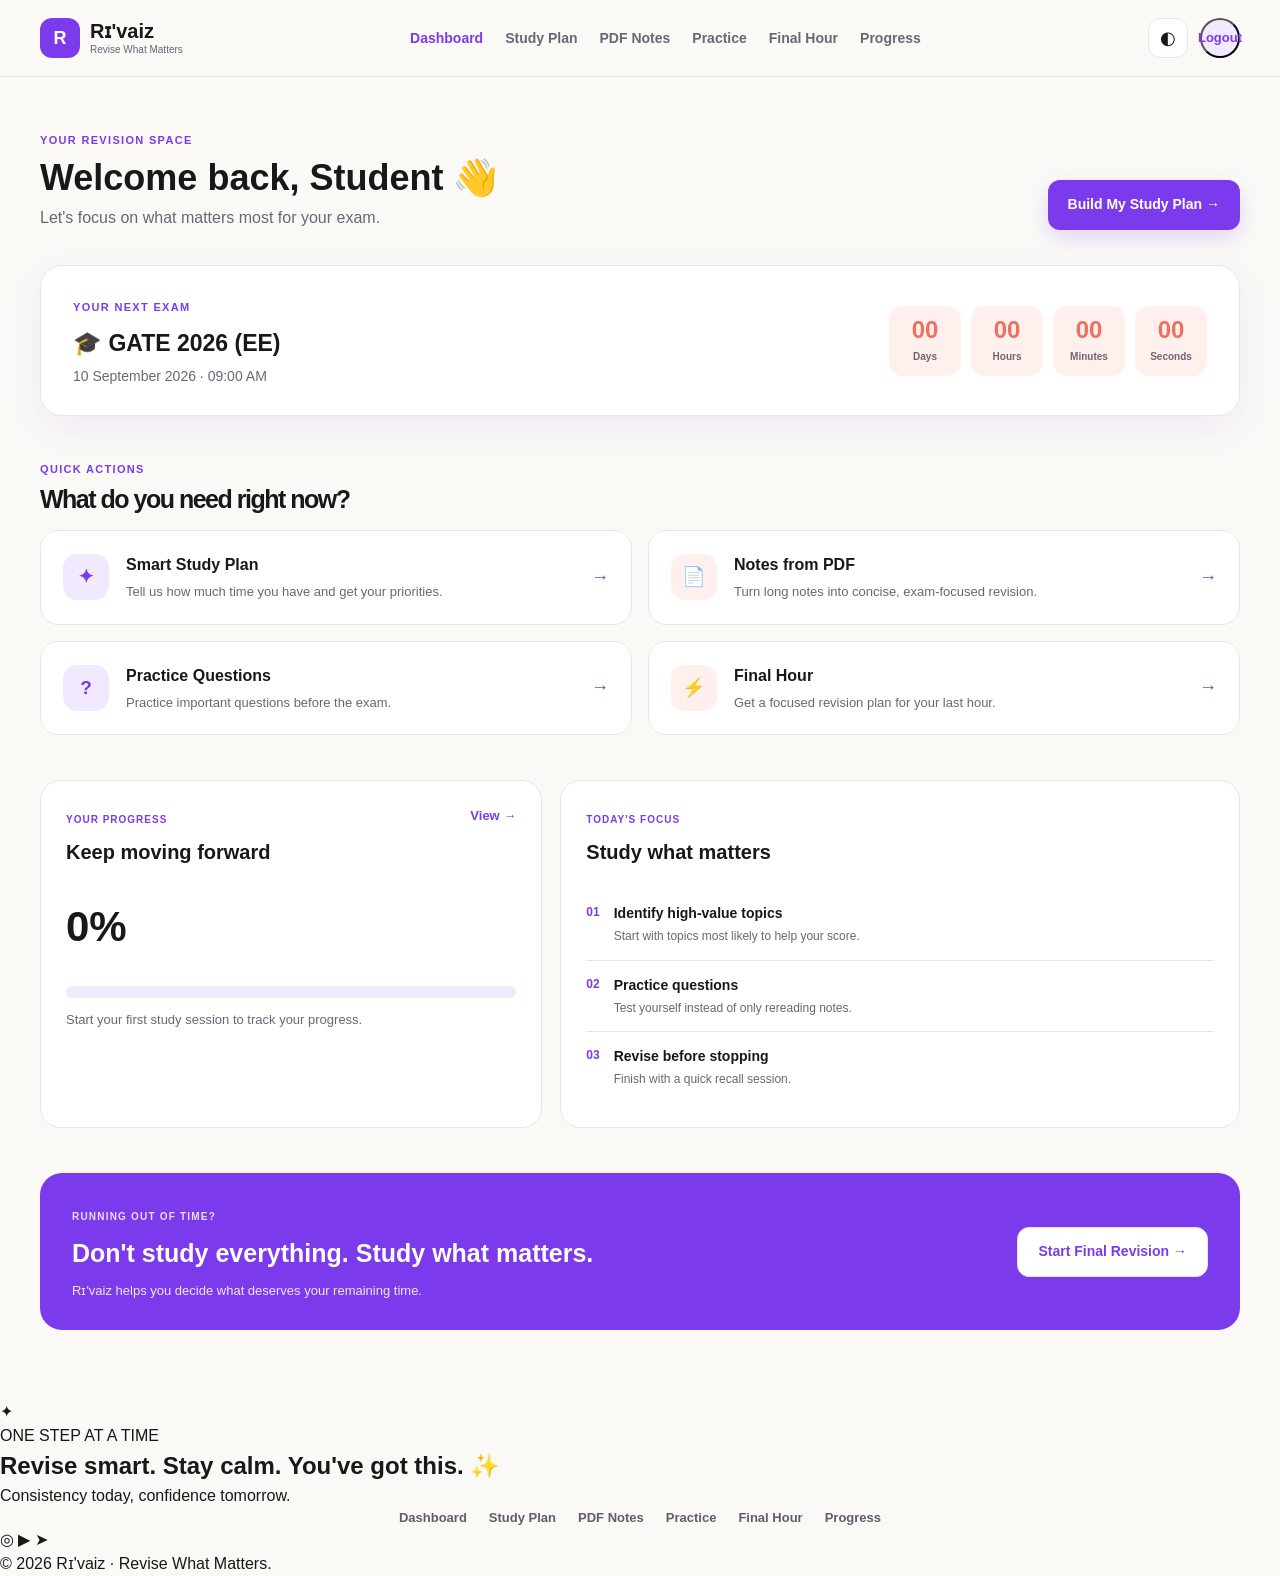
==== commit eb392aae: "Update dashboard.html" ====
--- a/dashboard.html
+++ b/dashboard.html
@@ -546,15 +546,49 @@
   <!-- =========================
        FOOTER
   ========================== -->
-
-  <footer class="simple-footer">
-
-    <p>
-      © 2026 Rɪ'vaiz · Revise What Matters.
-    </p>
-
-  </footer>
-
+<footer class="dashboard-footer">
+
+  <div class="footer-content">
+
+    <div class="footer-message">
+      <span class="footer-spark">✦</span>
+
+      <div>
+        <p class="footer-eyebrow">ONE STEP AT A TIME</p>
+        <h2>Revise smart. Stay calm. You've got this. ✨</h2>
+        <p>
+          Consistency today, confidence tomorrow.
+        </p>
+      </div>
+    </div>
+
+    <div class="footer-links">
+      <a href="dashboard.html">Dashboard</a>
+      <a href="study-plan.html">Study Plan</a>
+      <a href="pdf-notes.html">PDF Notes</a>
+      <a href="practice.html">Practice</a>
+      <a href="final-hour.html">Final Hour</a>
+      <a href="progress.html">Progress</a>
+    </div>
+
+    <div class="footer-bottom">
+
+      <div class="footer-socials">
+        <a href="#" aria-label="Instagram">◎</a>
+        <a href="#" aria-label="YouTube">▶</a>
+        <a href="#" aria-label="Telegram">➤</a>
+      </div>
+
+      <p>
+        © 2026 Rɪ'vaiz · Revise What Matters.
+      </p>
+
+    </div>
+
+  </div>
+
+</footer>
+ 
 
 
   <script src="script.js"></script>
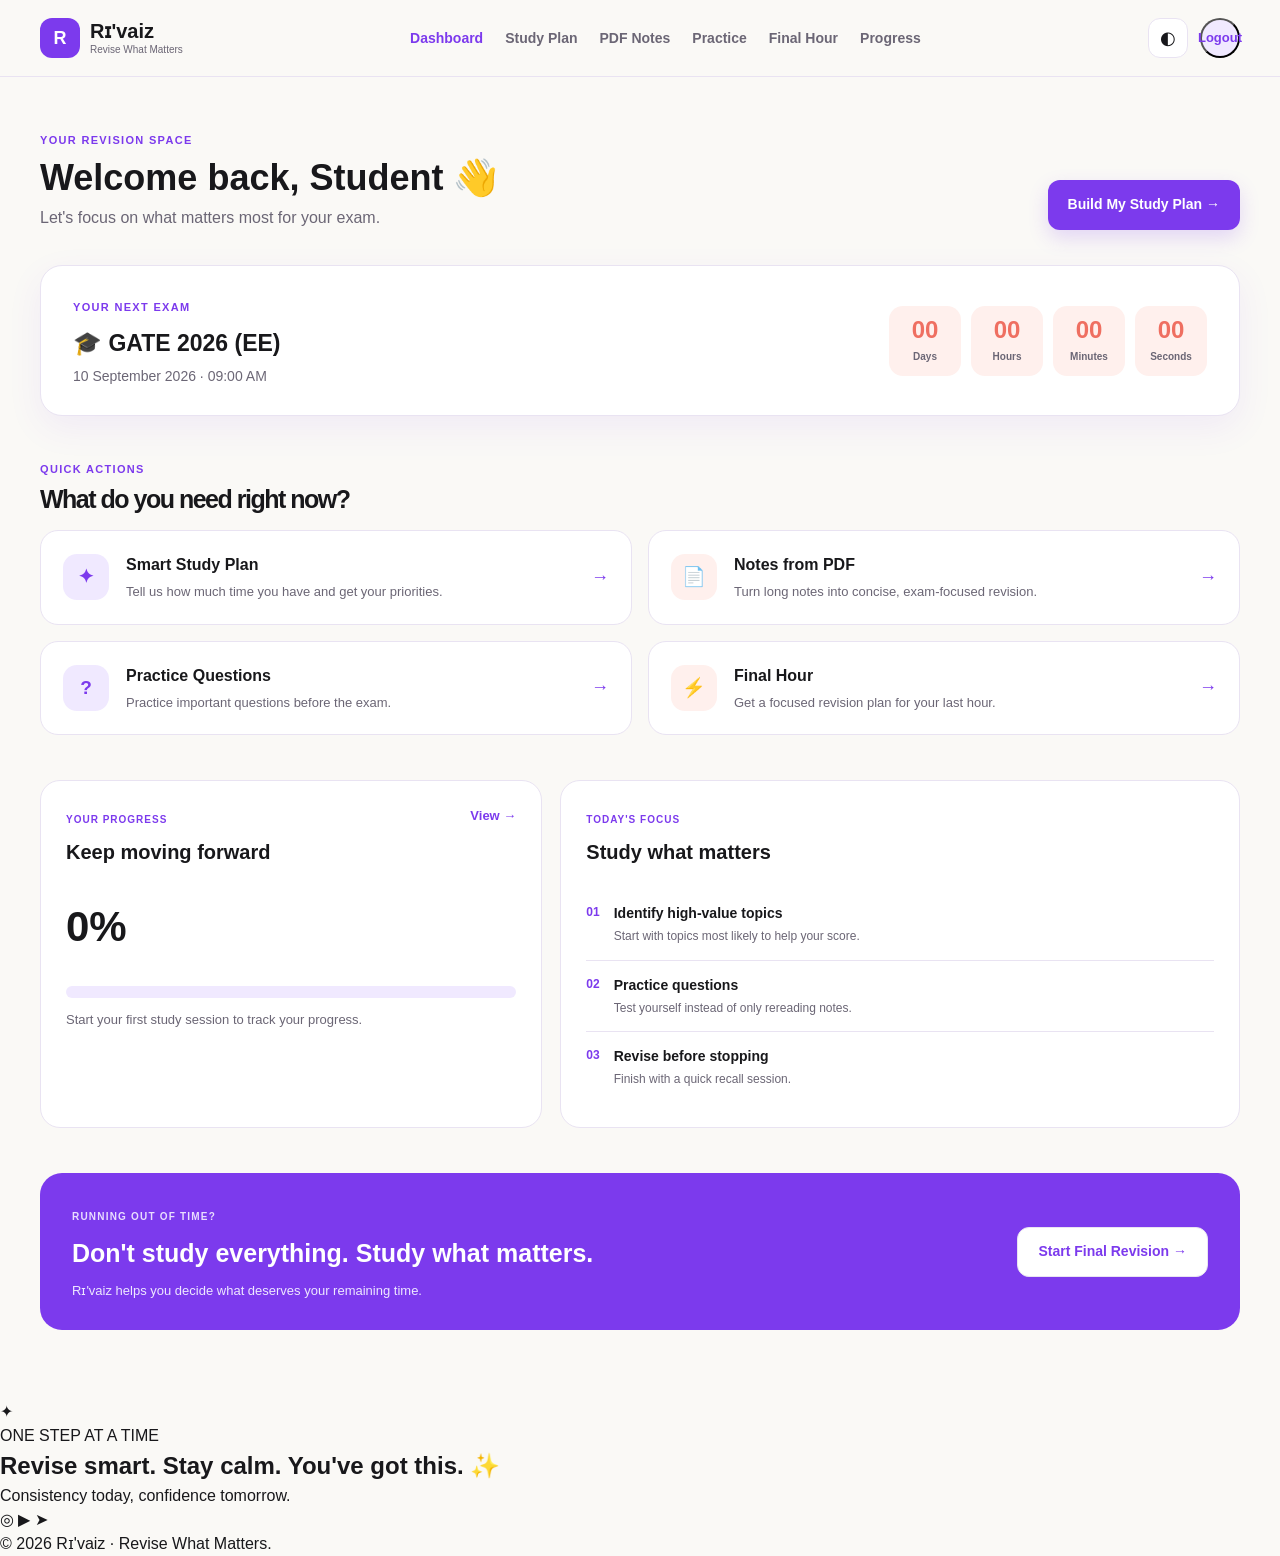
==== commit fc594065: "Update dashboard.html" ====
--- a/dashboard.html
+++ b/dashboard.html
@@ -561,15 +561,7 @@
         </p>
       </div>
     </div>
-
-    <div class="footer-links">
-      <a href="dashboard.html">Dashboard</a>
-      <a href="study-plan.html">Study Plan</a>
-      <a href="pdf-notes.html">PDF Notes</a>
-      <a href="practice.html">Practice</a>
-      <a href="final-hour.html">Final Hour</a>
-      <a href="progress.html">Progress</a>
-    </div>
+ 
 
     <div class="footer-bottom">
 
--- a/style.css
+++ b/style.css
@@ -4553,4 +4553,185 @@
     flex-direction: column;
     gap: 6px;
   }
-}
+   /* =========================
+   DASHBOARD FOOTER
+========================= */
+
+.dashboard-footer {
+  margin-top: 70px;
+  padding: 0 20px 35px;
+}
+
+.footer-content {
+  position: relative;
+  max-width: 1200px;
+  margin: 0 auto;
+  padding: 45px 50px 25px;
+  border-radius: 28px;
+  background: linear-gradient(
+    135deg,
+    #f0e9ff 0%,
+    #fff5f2 100%
+  );
+  border: 1px solid var(--border);
+  overflow: hidden;
+}
+
+.footer-content::before,
+.footer-content::after {
+  content: "";
+  position: absolute;
+  border-radius: 50%;
+  pointer-events: none;
+}
+
+.footer-content::before {
+  width: 180px;
+  height: 180px;
+  left: -70px;
+  bottom: -100px;
+  background: rgba(124, 58, 237, 0.10);
+}
+
+.footer-content::after {
+  width: 220px;
+  height: 220px;
+  right: -80px;
+  top: -120px;
+  background: rgba(255, 155, 138, 0.12);
+}
+
+.footer-message {
+  position: relative;
+  z-index: 1;
+  display: flex;
+  align-items: flex-start;
+  justify-content: center;
+  gap: 18px;
+  text-align: left;
+}
+
+.footer-spark {
+  width: 48px;
+  height: 48px;
+  flex-shrink: 0;
+  display: grid;
+  place-items: center;
+  border-radius: 14px;
+  background: var(--white);
+  color: var(--primary);
+  font-size: 23px;
+  box-shadow: 0 8px 20px rgba(124, 58, 237, 0.10);
+}
+
+.footer-eyebrow {
+  margin: 0 0 6px;
+  color: var(--primary);
+  font-size: 11px;
+  font-weight: 800;
+  letter-spacing: 1.4px;
+}
+
+.footer-message h2 {
+  margin: 0 0 7px;
+  color: var(--primary);
+  font-size: 25px;
+}
+
+.footer-message p:last-child {
+  margin: 0;
+  color: var(--muted);
+  font-size: 14px;
+}
+
+.footer-links {
+  position: relative;
+  z-index: 1;
+  display: flex;
+  justify-content: center;
+  flex-wrap: wrap;
+  gap: 22px;
+  margin-top: 30px;
+  padding-top: 22px;
+  border-top: 1px solid rgba(124, 58, 237, 0.12);
+}
+
+.footer-links a {
+  color: var(--muted);
+  text-decoration: none;
+  font-size: 13px;
+  font-weight: 600;
+  transition: 0.2s ease;
+}
+
+.footer-links a:hover {
+  color: var(--primary);
+}
+
+.footer-bottom {
+  position: relative;
+  z-index: 1;
+  display: flex;
+  align-items: center;
+  justify-content: space-between;
+  gap: 20px;
+  margin-top: 24px;
+}
+
+.footer-bottom p {
+  margin: 0;
+  color: var(--muted);
+  font-size: 12px;
+}
+
+.footer-socials {
+  display: flex;
+  gap: 9px;
+}
+
+.footer-socials a {
+  width: 34px;
+  height: 34px;
+  display: grid;
+  place-items: center;
+  border-radius: 10px;
+  background: var(--white);
+  color: var(--primary);
+  text-decoration: none;
+  font-size: 15px;
+  font-weight: 800;
+  border: 1px solid var(--border);
+  transition: 0.2s ease;
+}
+
+.footer-socials a:hover {
+  transform: translateY(-2px);
+  box-shadow: var(--shadow);
+}
+
+@media (max-width: 600px) {
+
+  .footer-content {
+    padding: 32px 22px 22px;
+    border-radius: 22px;
+  }
+
+  .footer-message {
+    justify-content: flex-start;
+  }
+
+  .footer-message h2 {
+    font-size: 20px;
+  }
+
+  .footer-links {
+    justify-content: flex-start;
+    gap: 14px 18px;
+  }
+
+  .footer-bottom {
+    flex-direction: column;
+    align-items: flex-start;
+  }
+}
+}
